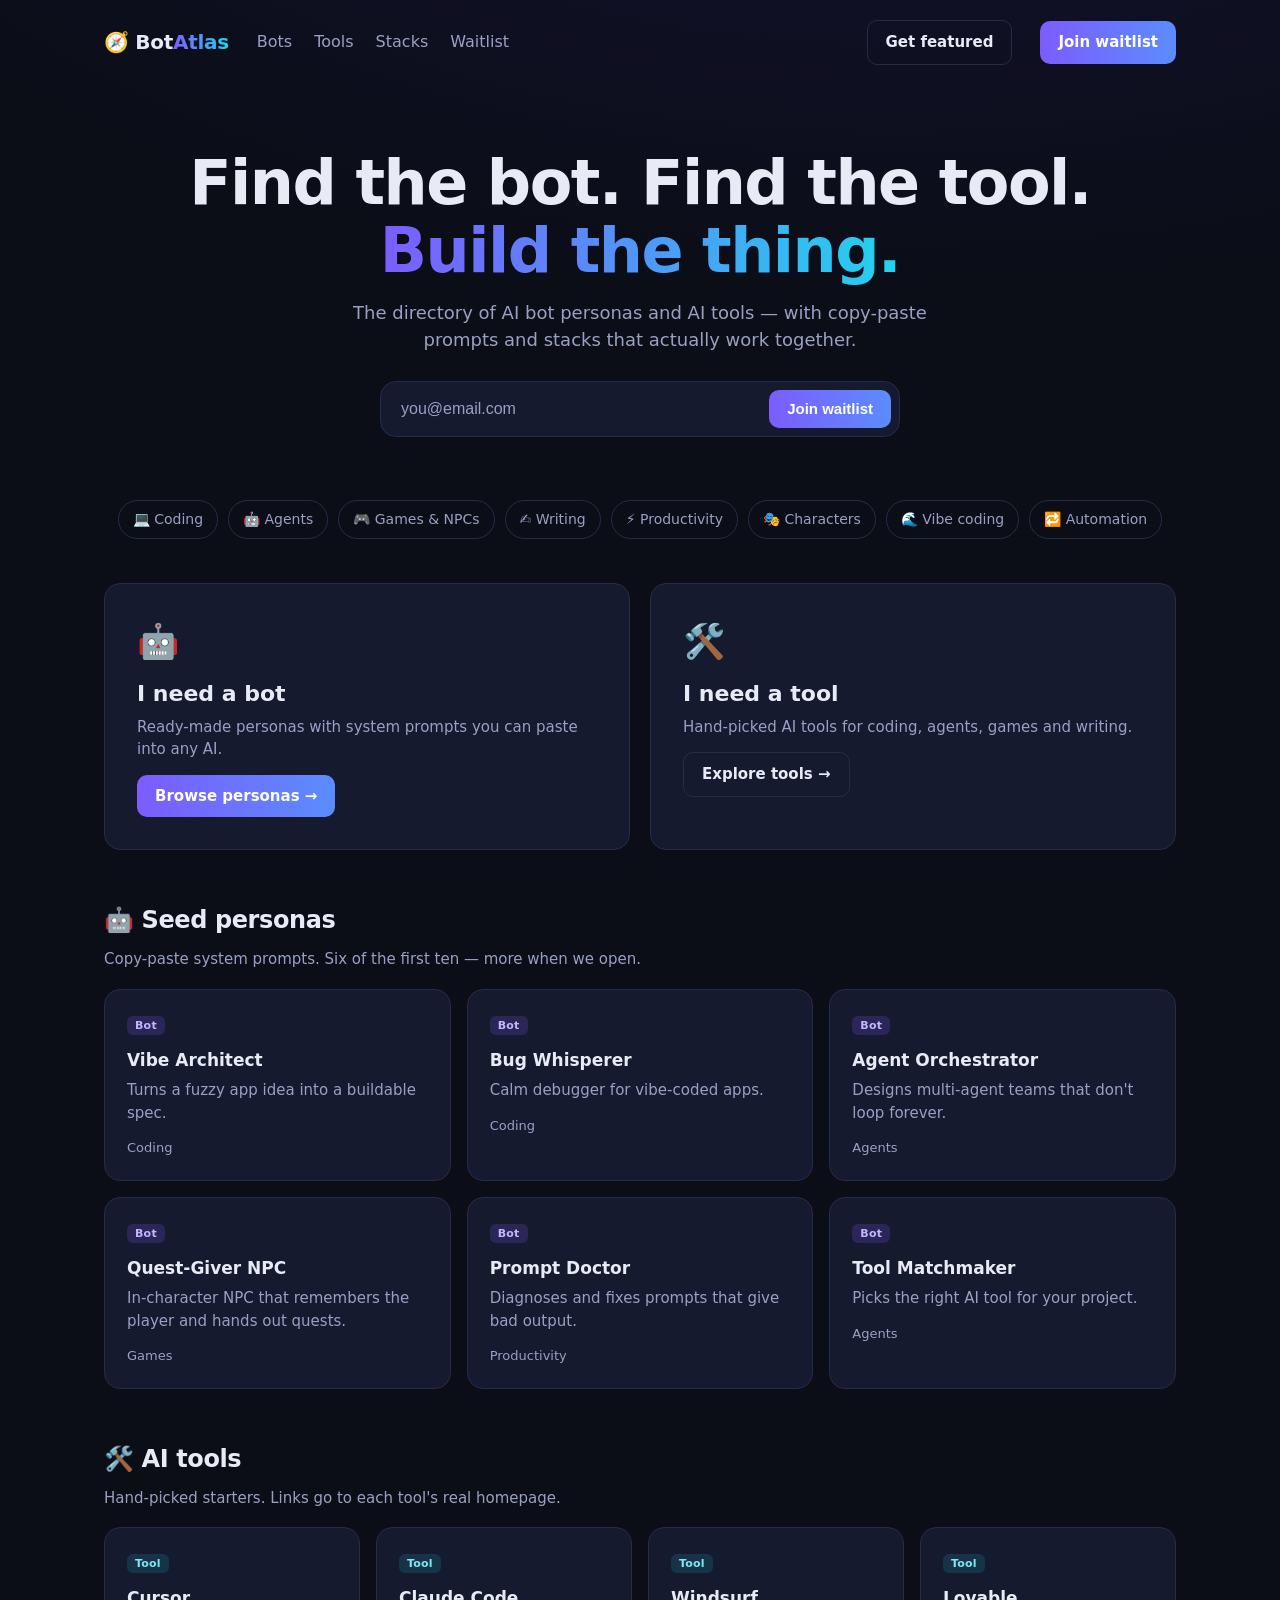
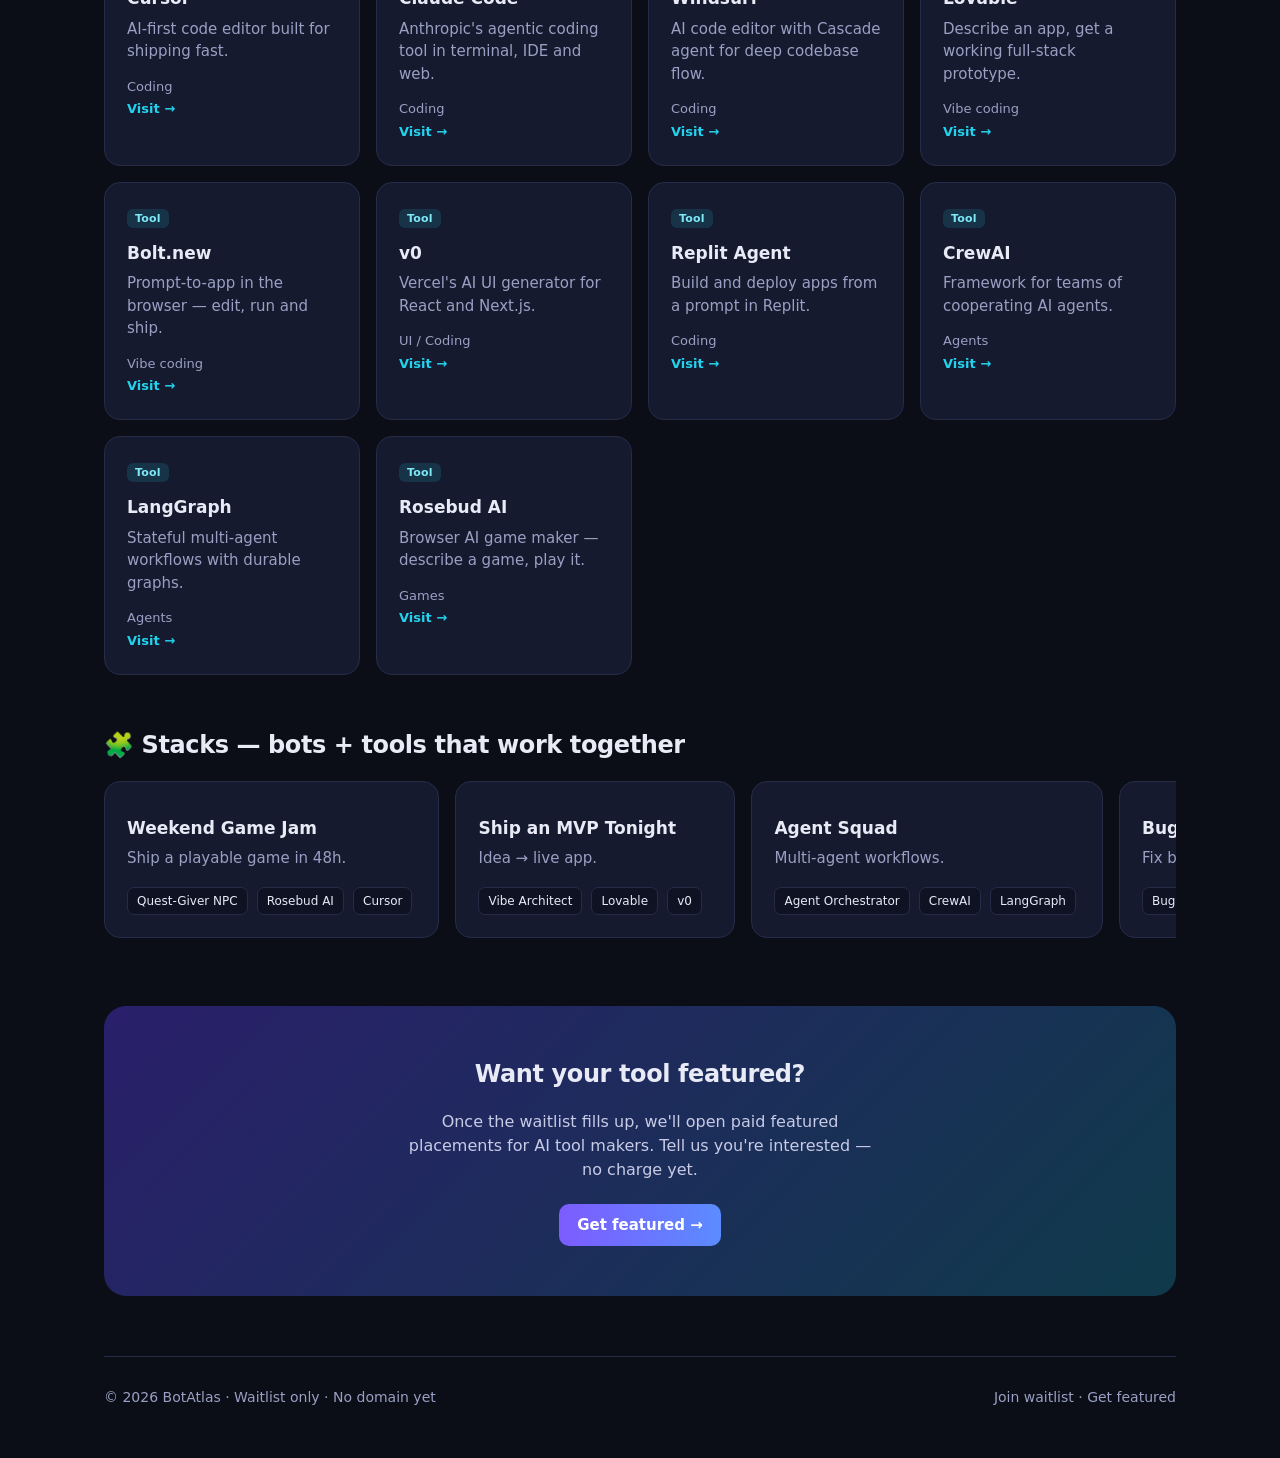
==== index.html @ 5ba659b2 "BotAtlas landing v1" ====
<!doctype html>
<html lang="en-CA">
<head>
<meta charset="utf-8">
<meta name="viewport" content="width=device-width,initial-scale=1">
<title>BotAtlas — Find the bot. Find the tool. Build the thing.</title>
<meta name="description" content="The directory of AI bot personas and AI tools — with copy-paste prompts and stacks that actually work together. Join the waitlist.">
<style>
:root{--bg:#0b0d17;--card:#151a2e;--line:#262c48;--txt:#e8eaf6;--mut:#9aa0c3;--a:#7c5cff;--b:#22d3ee}
*{box-sizing:border-box}
body{margin:0;font-family:Inter,system-ui,-apple-system,sans-serif;background:radial-gradient(1200px 600px at 70% -10%,#2a1f6b55,transparent),var(--bg);color:var(--txt);line-height:1.5}
a{color:inherit;text-decoration:none}
.w{max-width:1120px;margin:auto;padding:0 24px}
nav{display:flex;align-items:center;gap:28px;padding:20px 0;flex-wrap:wrap}
.logo{font-weight:800;font-size:20px;letter-spacing:-0.3px}
.logo span{background:linear-gradient(90deg,var(--a),var(--b));-webkit-background-clip:text;background-clip:text;color:transparent}
nav .l{display:flex;gap:22px;color:var(--mut);flex:1}
nav .l a:hover{color:var(--txt)}
.btn{display:inline-block;padding:10px 18px;border-radius:10px;background:linear-gradient(90deg,var(--a),#5b8cff);font-weight:600;border:0;color:#fff;cursor:pointer;font-size:15px}
.btn:hover{filter:brightness(1.08)}
.btn:disabled{opacity:.6;cursor:not-allowed}
.ghost{background:transparent;border:1px solid var(--line);color:var(--txt)}
.ghost:hover{border-color:var(--a)}
.hero{text-align:center;padding:64px 0 36px}
h1{font-size:clamp(34px,6vw,62px);margin:0 0 14px;letter-spacing:-1.5px;line-height:1.1}
h1 em{font-style:normal;background:linear-gradient(90deg,var(--a),var(--b));-webkit-background-clip:text;background-clip:text;color:transparent}
.sub{color:var(--mut);font-size:18px;max-width:620px;margin:0 auto 28px}
.waitlist{max-width:520px;margin:0 auto;display:flex;gap:10px;background:var(--card);border:1px solid var(--line);border-radius:16px;padding:8px}
.waitlist input{flex:1;background:none;border:0;color:var(--txt);font-size:16px;outline:none;padding:10px 12px;min-width:0}
.waitlist input::placeholder{color:var(--mut)}
.wait-msg{margin:14px auto 0;max-width:520px;font-size:15px;color:var(--b);min-height:1.4em}
.wait-msg.err{color:#ff8a8a}
.chips{display:flex;flex-wrap:wrap;gap:10px;justify-content:center;margin:28px 0 8px}
.chip{padding:8px 14px;border:1px solid var(--line);border-radius:999px;color:var(--mut);font-size:14px}
.chip:hover{border-color:var(--a);color:#fff}
h2{font-size:24px;margin:52px 0 18px;letter-spacing:-0.4px}
.sec-sub{color:var(--mut);margin:-8px 0 18px;font-size:15px}
.g2{display:grid;grid-template-columns:1fr 1fr;gap:20px}
.g3{display:grid;grid-template-columns:repeat(3,1fr);gap:16px}
.g4{display:grid;grid-template-columns:repeat(4,1fr);gap:16px}
.card{background:var(--card);border:1px solid var(--line);border-radius:16px;padding:22px;transition:border-color .15s}
.card:hover{border-color:#3a4270}
.entry{padding:32px}
.entry .ic{font-size:34px}
.entry h3{font-size:22px;margin:10px 0 6px}
.entry p,.card p{color:var(--mut);margin:0 0 14px;font-size:15px}
.badge{font-size:11px;padding:3px 8px;border-radius:6px;background:#7c5cff33;color:#c4b5ff;font-weight:600;letter-spacing:.02em}
.badge.t{background:#22d3ee22;color:#7ee8f7}
.card h4{margin:12px 0 6px;font-size:17px}
.meta{font-size:13px;color:var(--mut)}
.tool-link{display:block;height:100%}
.tool-link .go{font-size:13px;color:var(--b);font-weight:600}
.stacks{display:flex;gap:16px;overflow-x:auto;padding-bottom:8px;scrollbar-width:thin}
.stack{min-width:280px;flex-shrink:0}
.pill{display:inline-block;font-size:12px;margin:3px 4px 0 0;padding:4px 9px;border-radius:7px;background:#0e1222;border:1px solid var(--line)}
.cta{margin:60px 0;text-align:center;padding:50px 28px;background:linear-gradient(135deg,#2a1f6b,#0f3a4a);border-radius:22px}
.cta h2{margin-top:0}
.cta p{color:#c8cbe6;max-width:480px;margin:0 auto 22px}
footer{color:var(--mut);padding:30px 0 50px;display:flex;justify-content:space-between;gap:16px;flex-wrap:wrap;border-top:1px solid var(--line);font-size:14px}
@media(max-width:900px){.g3,.g4{grid-template-columns:1fr 1fr}}
@media(max-width:640px){.g2,.g3,.g4{grid-template-columns:1fr}nav .l{display:none}.waitlist{flex-direction:column}.waitlist .btn{width:100%}.hero{padding:40px 0 24px}}
</style>
</head>
<body>
<div class="w">
<nav>
  <div class="logo">🧭 Bot<span>Atlas</span></div>
  <div class="l">
    <a href="#personas">Bots</a>
    <a href="#tools">Tools</a>
    <a href="#stacks">Stacks</a>
    <a href="#waitlist">Waitlist</a>
  </div>
  <a class="btn ghost" href="#featured">Get featured</a>
  <a class="btn" href="#waitlist">Join waitlist</a>
</nav>

<section class="hero">
  <h1>Find the bot. Find the tool.<br><em>Build the thing.</em></h1>
  <p class="sub">The directory of AI bot personas and AI tools — with copy-paste prompts and stacks that actually work together.</p>
  <form class="waitlist" id="waitlist" action="#" method="post" novalidate>
    <input type="email" name="email" id="waitlist-email" placeholder="you@email.com" required autocomplete="email" aria-label="Email for waitlist">
    <button type="submit" class="btn" id="waitlist-btn">Join waitlist</button>
  </form>
  <p class="wait-msg" id="waitlist-msg" role="status" aria-live="polite"></p>
  <div class="chips">
    <span class="chip">💻 Coding</span>
    <span class="chip">🤖 Agents</span>
    <span class="chip">🎮 Games &amp; NPCs</span>
    <span class="chip">✍️ Writing</span>
    <span class="chip">⚡ Productivity</span>
    <span class="chip">🎭 Characters</span>
    <span class="chip">🌊 Vibe coding</span>
    <span class="chip">🔁 Automation</span>
  </div>
</section>

<div class="g2">
  <a class="card entry" href="#personas">
    <div class="ic">🤖</div>
    <h3>I need a bot</h3>
    <p>Ready-made personas with system prompts you can paste into any AI.</p>
    <span class="btn">Browse personas →</span>
  </a>
  <a class="card entry" href="#tools">
    <div class="ic">🛠️</div>
    <h3>I need a tool</h3>
    <p>Hand-picked AI tools for coding, agents, games and writing.</p>
    <span class="btn ghost">Explore tools →</span>
  </a>
</div>

<section id="personas">
  <h2>🤖 Seed personas</h2>
  <p class="sec-sub">Copy-paste system prompts. Six of the first ten — more when we open.</p>
  <div class="g3">
    <div class="card">
      <span class="badge">Bot</span>
      <h4>Vibe Architect</h4>
      <p>Turns a fuzzy app idea into a buildable spec.</p>
      <div class="meta">Coding</div>
    </div>
    <div class="card">
      <span class="badge">Bot</span>
      <h4>Bug Whisperer</h4>
      <p>Calm debugger for vibe-coded apps.</p>
      <div class="meta">Coding</div>
    </div>
    <div class="card">
      <span class="badge">Bot</span>
      <h4>Agent Orchestrator</h4>
      <p>Designs multi-agent teams that don't loop forever.</p>
      <div class="meta">Agents</div>
    </div>
    <div class="card">
      <span class="badge">Bot</span>
      <h4>Quest-Giver NPC</h4>
      <p>In-character NPC that remembers the player and hands out quests.</p>
      <div class="meta">Games</div>
    </div>
    <div class="card">
      <span class="badge">Bot</span>
      <h4>Prompt Doctor</h4>
      <p>Diagnoses and fixes prompts that give bad output.</p>
      <div class="meta">Productivity</div>
    </div>
    <div class="card">
      <span class="badge">Bot</span>
      <h4>Tool Matchmaker</h4>
      <p>Picks the right AI tool for your project.</p>
      <div class="meta">Agents</div>
    </div>
  </div>
</section>

<section id="tools">
  <h2>🛠️ AI tools</h2>
  <p class="sec-sub">Hand-picked starters. Links go to each tool's real homepage.</p>
  <div class="g4">
    <a class="card tool-link" href="https://cursor.com" target="_blank" rel="noopener noreferrer">
      <span class="badge t">Tool</span>
      <h4>Cursor</h4>
      <p>AI-first code editor built for shipping fast.</p>
      <div class="meta">Coding</div>
      <span class="go">Visit →</span>
    </a>
    <a class="card tool-link" href="https://claude.com/product/claude-code" target="_blank" rel="noopener noreferrer">
      <span class="badge t">Tool</span>
      <h4>Claude Code</h4>
      <p>Anthropic's agentic coding tool in terminal, IDE and web.</p>
      <div class="meta">Coding</div>
      <span class="go">Visit →</span>
    </a>
    <a class="card tool-link" href="https://windsurf.com" target="_blank" rel="noopener noreferrer">
      <span class="badge t">Tool</span>
      <h4>Windsurf</h4>
      <p>AI code editor with Cascade agent for deep codebase flow.</p>
      <div class="meta">Coding</div>
      <span class="go">Visit →</span>
    </a>
    <a class="card tool-link" href="https://lovable.dev" target="_blank" rel="noopener noreferrer">
      <span class="badge t">Tool</span>
      <h4>Lovable</h4>
      <p>Describe an app, get a working full-stack prototype.</p>
      <div class="meta">Vibe coding</div>
      <span class="go">Visit →</span>
    </a>
    <a class="card tool-link" href="https://bolt.new" target="_blank" rel="noopener noreferrer">
      <span class="badge t">Tool</span>
      <h4>Bolt.new</h4>
      <p>Prompt-to-app in the browser — edit, run and ship.</p>
      <div class="meta">Vibe coding</div>
      <span class="go">Visit →</span>
    </a>
    <a class="card tool-link" href="https://v0.dev" target="_blank" rel="noopener noreferrer">
      <span class="badge t">Tool</span>
      <h4>v0</h4>
      <p>Vercel's AI UI generator for React and Next.js.</p>
      <div class="meta">UI / Coding</div>
      <span class="go">Visit →</span>
    </a>
    <a class="card tool-link" href="https://replit.com" target="_blank" rel="noopener noreferrer">
      <span class="badge t">Tool</span>
      <h4>Replit Agent</h4>
      <p>Build and deploy apps from a prompt in Replit.</p>
      <div class="meta">Coding</div>
      <span class="go">Visit →</span>
    </a>
    <a class="card tool-link" href="https://www.crewai.com" target="_blank" rel="noopener noreferrer">
      <span class="badge t">Tool</span>
      <h4>CrewAI</h4>
      <p>Framework for teams of cooperating AI agents.</p>
      <div class="meta">Agents</div>
      <span class="go">Visit →</span>
    </a>
    <a class="card tool-link" href="https://www.langchain.com/langgraph" target="_blank" rel="noopener noreferrer">
      <span class="badge t">Tool</span>
      <h4>LangGraph</h4>
      <p>Stateful multi-agent workflows with durable graphs.</p>
      <div class="meta">Agents</div>
      <span class="go">Visit →</span>
    </a>
    <a class="card tool-link" href="https://rosebud.ai" target="_blank" rel="noopener noreferrer">
      <span class="badge t">Tool</span>
      <h4>Rosebud AI</h4>
      <p>Browser AI game maker — describe a game, play it.</p>
      <div class="meta">Games</div>
      <span class="go">Visit →</span>
    </a>
  </div>
</section>

<section id="stacks">
  <h2>🧩 Stacks — bots + tools that work together</h2>
  <div class="stacks">
    <div class="card stack">
      <h4>Weekend Game Jam</h4>
      <p>Ship a playable game in 48h.</p>
      <span class="pill">Quest-Giver NPC</span>
      <span class="pill">Rosebud AI</span>
      <span class="pill">Cursor</span>
    </div>
    <div class="card stack">
      <h4>Ship an MVP Tonight</h4>
      <p>Idea → live app.</p>
      <span class="pill">Vibe Architect</span>
      <span class="pill">Lovable</span>
      <span class="pill">v0</span>
    </div>
    <div class="card stack">
      <h4>Agent Squad</h4>
      <p>Multi-agent workflows.</p>
      <span class="pill">Agent Orchestrator</span>
      <span class="pill">CrewAI</span>
      <span class="pill">LangGraph</span>
    </div>
    <div class="card stack">
      <h4>Bug Hunt</h4>
      <p>Fix broken vibe-coded apps.</p>
      <span class="pill">Bug Whisperer</span>
      <span class="pill">Claude Code</span>
    </div>
  </div>
</section>

<section class="cta" id="featured">
  <h2>Want your tool featured?</h2>
  <p>Once the waitlist fills up, we'll open paid featured placements for AI tool makers. Tell us you're interested — no charge yet.</p>
  <a class="btn" href="mailto:tychalloner@gmail.com?subject=BotAtlas%20featured%20listing">Get featured →</a>
</section>

<footer>
  <span>© 2026 BotAtlas · Waitlist only · No domain yet</span>
  <span><a href="#waitlist">Join waitlist</a> · <a href="#featured">Get featured</a></span>
</footer>
</div>

<script>
(function () {
  var WAITLIST_ENDPOINT = 'https://formsubmit.co/ajax/tychalloner@gmail.com';
  var form = document.getElementById('waitlist');
  var emailEl = document.getElementById('waitlist-email');
  var btn = document.getElementById('waitlist-btn');
  var msg = document.getElementById('waitlist-msg');

  form.addEventListener('submit', function (e) {
    e.preventDefault();
    msg.classList.remove('err');
    msg.textContent = '';

    var email = (emailEl.value || '').trim();
    if (!email || !/^[^\s@]+@[^\s@]+\.[^\s@]+$/.test(email)) {
      msg.classList.add('err');
      msg.textContent = 'Enter a valid email to join.';
      return;
    }

    btn.disabled = true;
    btn.textContent = 'Joining…';

    fetch(WAITLIST_ENDPOINT, {
      method: 'POST',
      headers: {
        'Content-Type': 'application/json',
        'Accept': 'application/json'
      },
      body: JSON.stringify({
        email: email,
        _subject: 'BotAtlas waitlist',
        _captcha: 'false'
      })
    })
      .then(function (res) {
        if (!res.ok) throw new Error('bad status');
        return res.json().catch(function () { return {}; });
      })
      .then(function () {
        msg.classList.remove('err');
        msg.textContent = "You're on the list. We'll ping you when BotAtlas opens.";
        emailEl.value = '';
        form.reset();
      })
      .catch(function () {
        msg.classList.add('err');
        msg.textContent = "Couldn't join right now. Try again in a minute.";
      })
      .finally(function () {
        btn.disabled = false;
        btn.textContent = 'Join waitlist';
      });
  });
})();
</script>
</body>
</html>
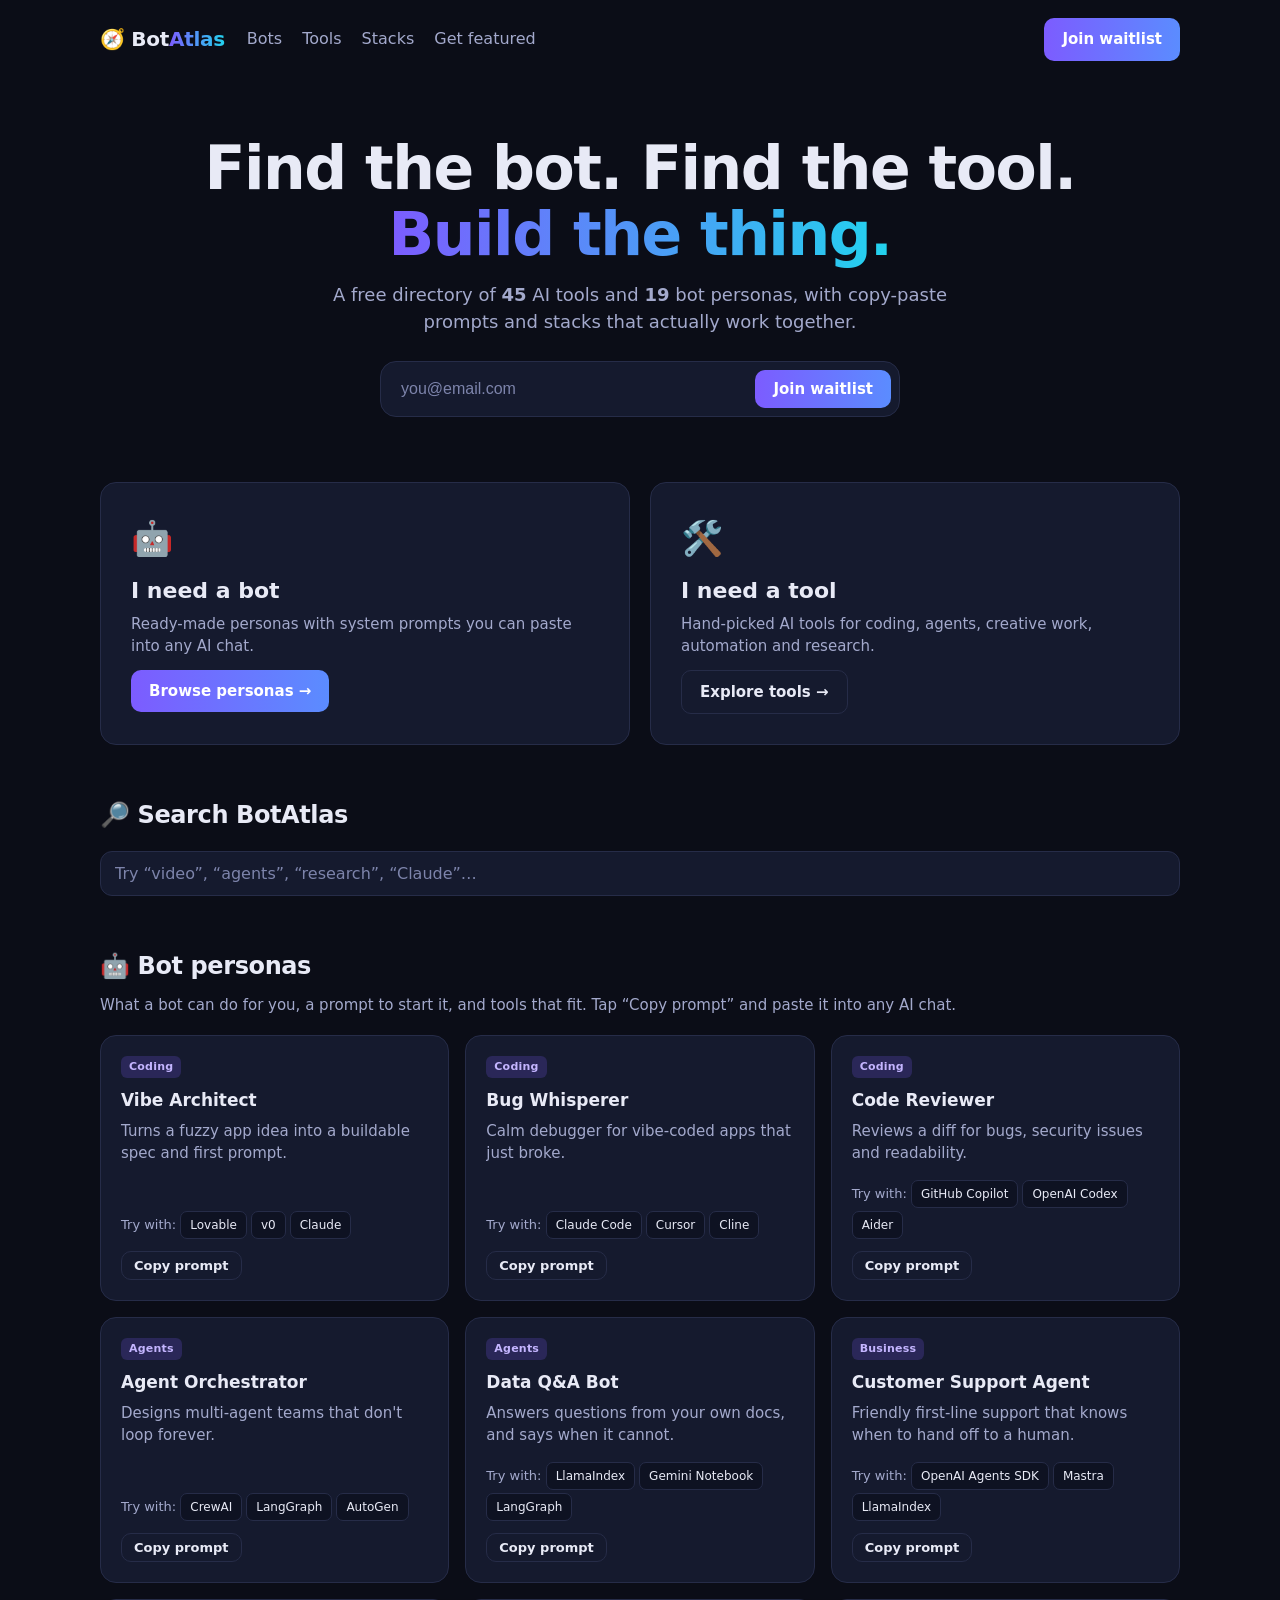
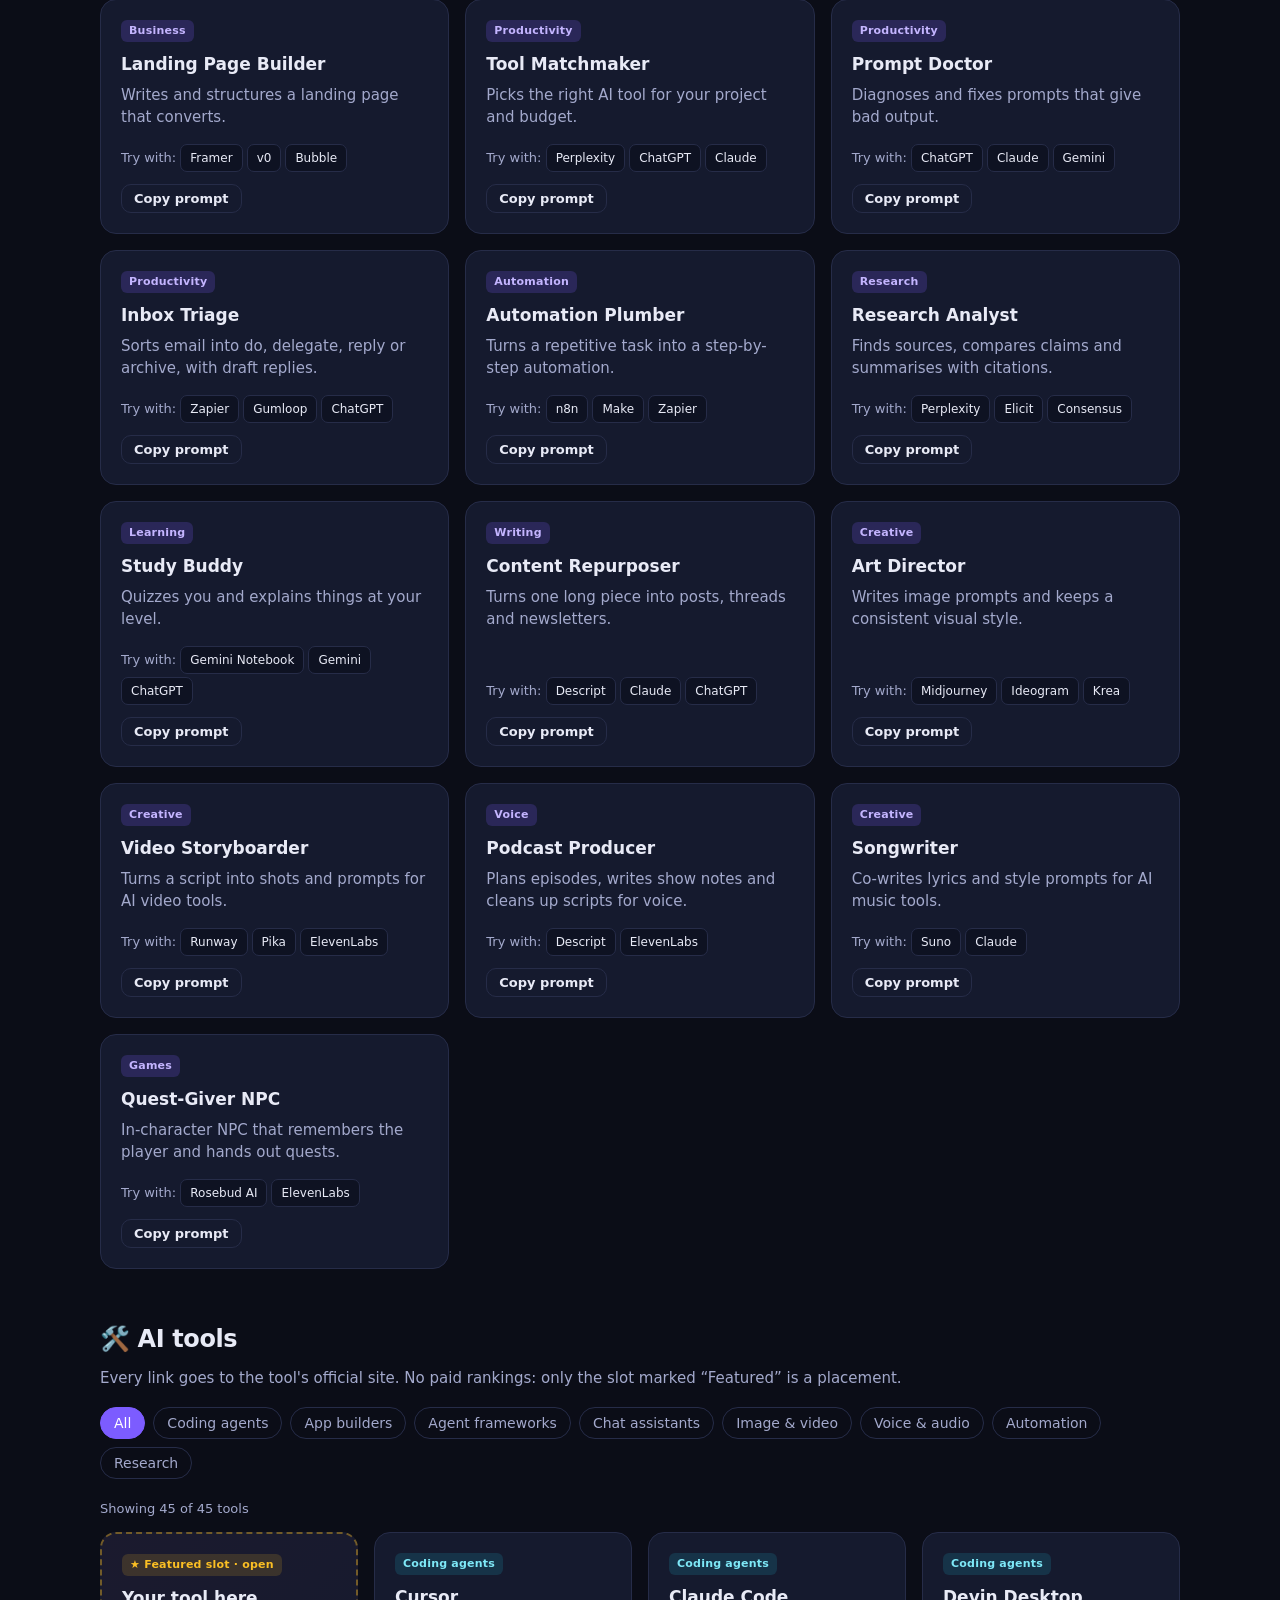
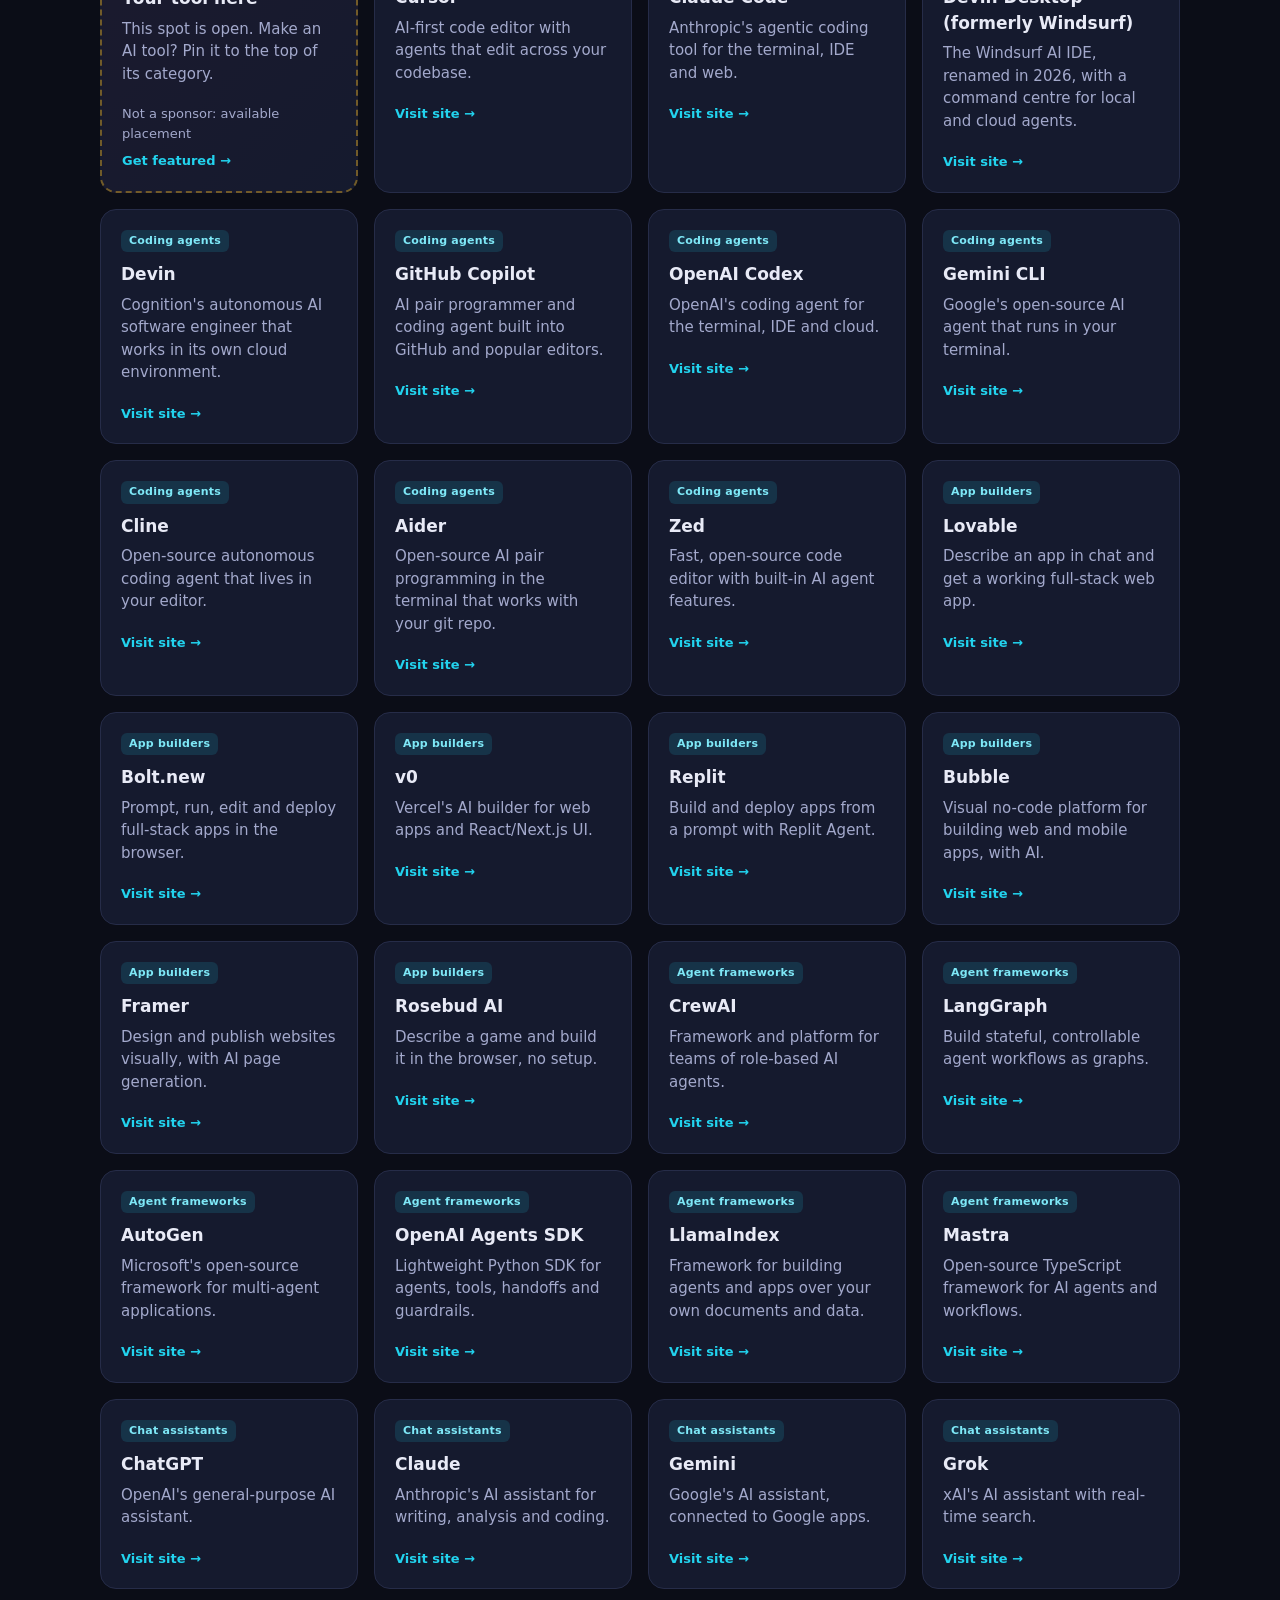
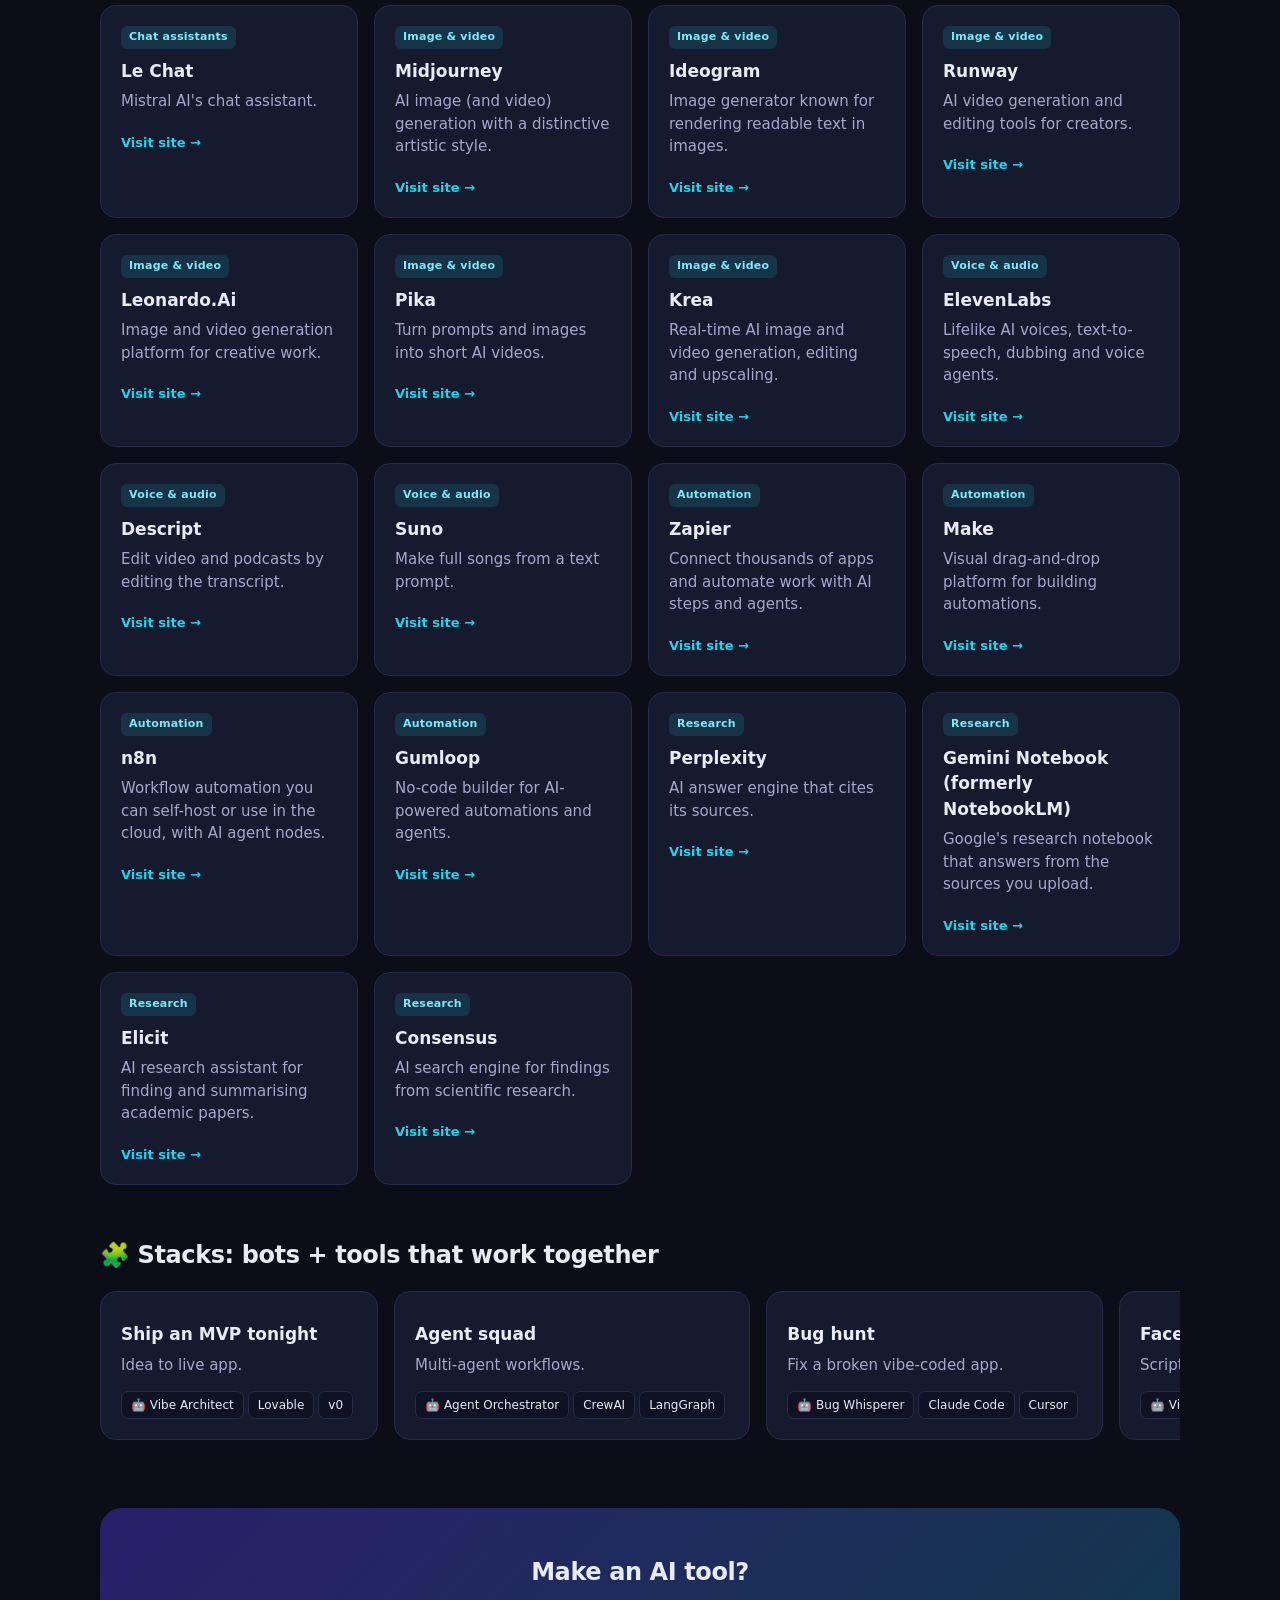
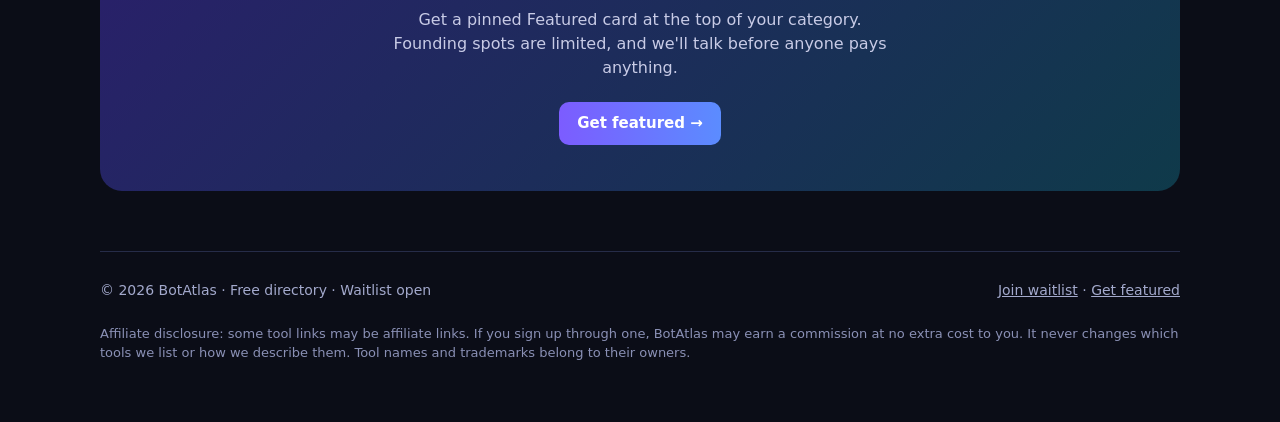
==== commit 3cc603f9: "BotAtlas v2: 45 tools, 19 personas, search/filter, featured page, affiliate-ready links, SEO" ====
--- a/index.html
+++ b/index.html
@@ -4,330 +4,330 @@
 <meta charset="utf-8">
 <meta name="viewport" content="width=device-width,initial-scale=1">
 <title>BotAtlas — Find the bot. Find the tool. Build the thing.</title>
-<meta name="description" content="The directory of AI bot personas and AI tools — with copy-paste prompts and stacks that actually work together. Join the waitlist.">
-<style>
-:root{--bg:#0b0d17;--card:#151a2e;--line:#262c48;--txt:#e8eaf6;--mut:#9aa0c3;--a:#7c5cff;--b:#22d3ee}
-*{box-sizing:border-box}
-body{margin:0;font-family:Inter,system-ui,-apple-system,sans-serif;background:radial-gradient(1200px 600px at 70% -10%,#2a1f6b55,transparent),var(--bg);color:var(--txt);line-height:1.5}
-a{color:inherit;text-decoration:none}
-.w{max-width:1120px;margin:auto;padding:0 24px}
-nav{display:flex;align-items:center;gap:28px;padding:20px 0;flex-wrap:wrap}
-.logo{font-weight:800;font-size:20px;letter-spacing:-0.3px}
-.logo span{background:linear-gradient(90deg,var(--a),var(--b));-webkit-background-clip:text;background-clip:text;color:transparent}
-nav .l{display:flex;gap:22px;color:var(--mut);flex:1}
-nav .l a:hover{color:var(--txt)}
-.btn{display:inline-block;padding:10px 18px;border-radius:10px;background:linear-gradient(90deg,var(--a),#5b8cff);font-weight:600;border:0;color:#fff;cursor:pointer;font-size:15px}
-.btn:hover{filter:brightness(1.08)}
-.btn:disabled{opacity:.6;cursor:not-allowed}
-.ghost{background:transparent;border:1px solid var(--line);color:var(--txt)}
-.ghost:hover{border-color:var(--a)}
-.hero{text-align:center;padding:64px 0 36px}
-h1{font-size:clamp(34px,6vw,62px);margin:0 0 14px;letter-spacing:-1.5px;line-height:1.1}
-h1 em{font-style:normal;background:linear-gradient(90deg,var(--a),var(--b));-webkit-background-clip:text;background-clip:text;color:transparent}
-.sub{color:var(--mut);font-size:18px;max-width:620px;margin:0 auto 28px}
-.waitlist{max-width:520px;margin:0 auto;display:flex;gap:10px;background:var(--card);border:1px solid var(--line);border-radius:16px;padding:8px}
-.waitlist input{flex:1;background:none;border:0;color:var(--txt);font-size:16px;outline:none;padding:10px 12px;min-width:0}
-.waitlist input::placeholder{color:var(--mut)}
-.wait-msg{margin:14px auto 0;max-width:520px;font-size:15px;color:var(--b);min-height:1.4em}
-.wait-msg.err{color:#ff8a8a}
-.chips{display:flex;flex-wrap:wrap;gap:10px;justify-content:center;margin:28px 0 8px}
-.chip{padding:8px 14px;border:1px solid var(--line);border-radius:999px;color:var(--mut);font-size:14px}
-.chip:hover{border-color:var(--a);color:#fff}
-h2{font-size:24px;margin:52px 0 18px;letter-spacing:-0.4px}
-.sec-sub{color:var(--mut);margin:-8px 0 18px;font-size:15px}
-.g2{display:grid;grid-template-columns:1fr 1fr;gap:20px}
-.g3{display:grid;grid-template-columns:repeat(3,1fr);gap:16px}
-.g4{display:grid;grid-template-columns:repeat(4,1fr);gap:16px}
-.card{background:var(--card);border:1px solid var(--line);border-radius:16px;padding:22px;transition:border-color .15s}
-.card:hover{border-color:#3a4270}
-.entry{padding:32px}
-.entry .ic{font-size:34px}
-.entry h3{font-size:22px;margin:10px 0 6px}
-.entry p,.card p{color:var(--mut);margin:0 0 14px;font-size:15px}
-.badge{font-size:11px;padding:3px 8px;border-radius:6px;background:#7c5cff33;color:#c4b5ff;font-weight:600;letter-spacing:.02em}
-.badge.t{background:#22d3ee22;color:#7ee8f7}
-.card h4{margin:12px 0 6px;font-size:17px}
-.meta{font-size:13px;color:var(--mut)}
-.tool-link{display:block;height:100%}
-.tool-link .go{font-size:13px;color:var(--b);font-weight:600}
-.stacks{display:flex;gap:16px;overflow-x:auto;padding-bottom:8px;scrollbar-width:thin}
-.stack{min-width:280px;flex-shrink:0}
-.pill{display:inline-block;font-size:12px;margin:3px 4px 0 0;padding:4px 9px;border-radius:7px;background:#0e1222;border:1px solid var(--line)}
-.cta{margin:60px 0;text-align:center;padding:50px 28px;background:linear-gradient(135deg,#2a1f6b,#0f3a4a);border-radius:22px}
-.cta h2{margin-top:0}
-.cta p{color:#c8cbe6;max-width:480px;margin:0 auto 22px}
-footer{color:var(--mut);padding:30px 0 50px;display:flex;justify-content:space-between;gap:16px;flex-wrap:wrap;border-top:1px solid var(--line);font-size:14px}
-@media(max-width:900px){.g3,.g4{grid-template-columns:1fr 1fr}}
-@media(max-width:640px){.g2,.g3,.g4{grid-template-columns:1fr}nav .l{display:none}.waitlist{flex-direction:column}.waitlist .btn{width:100%}.hero{padding:40px 0 24px}}
-</style>
+<meta name="description" content="A free directory of 45 AI tools and 19 ready-to-use bot personas with copy-paste prompts: coding agents, app builders, agent frameworks, image, video, voice, automation and research.">
+<link rel="canonical" href="https://tchal453.github.io/botatlas/">
+<meta name="theme-color" content="#0b0d17">
+<meta property="og:type" content="website">
+<meta property="og:site_name" content="BotAtlas">
+<meta property="og:title" content="BotAtlas — Find the bot. Find the tool. Build the thing.">
+<meta property="og:description" content="A free directory of AI tools and bot personas with copy-paste prompts and stacks that work together.">
+<meta property="og:url" content="https://tchal453.github.io/botatlas/">
+<meta name="twitter:card" content="summary">
+<meta name="twitter:title" content="BotAtlas — Find the bot. Find the tool. Build the thing.">
+<meta name="twitter:description" content="A free directory of AI tools and bot personas with copy-paste prompts.">
+<link rel="icon" href="data:image/svg+xml,<svg xmlns=%22http://www.w3.org/2000/svg%22 viewBox=%220 0 100 100%22><text y=%22.9em%22 font-size=%2290%22>🧭</text></svg>">
+<link rel="stylesheet" href="styles.css">
 </head>
 <body>
+<a class="skip" href="#main">Skip to content</a>
 <div class="w">
-<nav>
-  <div class="logo">🧭 Bot<span>Atlas</span></div>
+<nav aria-label="Main">
+  <a class="logo" href="./">🧭 Bot<span>Atlas</span></a>
   <div class="l">
     <a href="#personas">Bots</a>
     <a href="#tools">Tools</a>
     <a href="#stacks">Stacks</a>
-    <a href="#waitlist">Waitlist</a>
+    <a href="featured.html">Get featured</a>
   </div>
-  <a class="btn ghost" href="#featured">Get featured</a>
-  <a class="btn" href="#waitlist">Join waitlist</a>
+  <a class="btn" href="#waitlist-email">Join waitlist</a>
 </nav>
 
+<main id="main">
 <section class="hero">
   <h1>Find the bot. Find the tool.<br><em>Build the thing.</em></h1>
-  <p class="sub">The directory of AI bot personas and AI tools — with copy-paste prompts and stacks that actually work together.</p>
-  <form class="waitlist" id="waitlist" action="#" method="post" novalidate>
-    <input type="email" name="email" id="waitlist-email" placeholder="you@email.com" required autocomplete="email" aria-label="Email for waitlist">
+  <p class="sub">A free directory of <strong id="tool-total">45</strong> AI tools and <strong id="persona-total">19</strong> bot personas, with copy-paste prompts and stacks that actually work together.</p>
+  <form class="waitlist" id="waitlist" novalidate>
+    <label for="waitlist-email" class="sr">Email for waitlist</label>
+    <input type="email" name="email" id="waitlist-email" placeholder="you@email.com" required autocomplete="email">
     <button type="submit" class="btn" id="waitlist-btn">Join waitlist</button>
   </form>
-  <p class="wait-msg" id="waitlist-msg" role="status" aria-live="polite"></p>
-  <div class="chips">
-    <span class="chip">💻 Coding</span>
-    <span class="chip">🤖 Agents</span>
-    <span class="chip">🎮 Games &amp; NPCs</span>
-    <span class="chip">✍️ Writing</span>
-    <span class="chip">⚡ Productivity</span>
-    <span class="chip">🎭 Characters</span>
-    <span class="chip">🌊 Vibe coding</span>
-    <span class="chip">🔁 Automation</span>
-  </div>
+  <p class="msg" id="waitlist-msg" role="status" aria-live="polite"></p>
 </section>
 
 <div class="g2">
   <a class="card entry" href="#personas">
-    <div class="ic">🤖</div>
+    <div class="ic" aria-hidden="true">🤖</div>
     <h3>I need a bot</h3>
-    <p>Ready-made personas with system prompts you can paste into any AI.</p>
-    <span class="btn">Browse personas →</span>
+    <p>Ready-made personas with system prompts you can paste into any AI chat.</p>
+    <span class="btn" style="align-self:flex-start">Browse personas →</span>
   </a>
   <a class="card entry" href="#tools">
-    <div class="ic">🛠️</div>
+    <div class="ic" aria-hidden="true">🛠️</div>
     <h3>I need a tool</h3>
-    <p>Hand-picked AI tools for coding, agents, games and writing.</p>
-    <span class="btn ghost">Explore tools →</span>
+    <p>Hand-picked AI tools for coding, agents, creative work, automation and research.</p>
+    <span class="btn ghost" style="align-self:flex-start">Explore tools →</span>
   </a>
 </div>
 
+<section id="find" aria-label="Search the directory">
+  <h2>🔎 Search BotAtlas</h2>
+  <div class="controls">
+    <label for="q" class="sr">Search tools and personas</label>
+    <input id="q" class="search" type="search" placeholder="Try “video”, “agents”, “research”, “Claude”…" autocomplete="off">
+  </div>
+</section>
+
 <section id="personas">
-  <h2>🤖 Seed personas</h2>
-  <p class="sec-sub">Copy-paste system prompts. Six of the first ten — more when we open.</p>
-  <div class="g3">
-    <div class="card">
-      <span class="badge">Bot</span>
-      <h4>Vibe Architect</h4>
-      <p>Turns a fuzzy app idea into a buildable spec.</p>
-      <div class="meta">Coding</div>
-    </div>
-    <div class="card">
-      <span class="badge">Bot</span>
-      <h4>Bug Whisperer</h4>
-      <p>Calm debugger for vibe-coded apps.</p>
-      <div class="meta">Coding</div>
-    </div>
-    <div class="card">
-      <span class="badge">Bot</span>
-      <h4>Agent Orchestrator</h4>
-      <p>Designs multi-agent teams that don't loop forever.</p>
-      <div class="meta">Agents</div>
-    </div>
-    <div class="card">
-      <span class="badge">Bot</span>
-      <h4>Quest-Giver NPC</h4>
-      <p>In-character NPC that remembers the player and hands out quests.</p>
-      <div class="meta">Games</div>
-    </div>
-    <div class="card">
-      <span class="badge">Bot</span>
-      <h4>Prompt Doctor</h4>
-      <p>Diagnoses and fixes prompts that give bad output.</p>
-      <div class="meta">Productivity</div>
-    </div>
-    <div class="card">
-      <span class="badge">Bot</span>
-      <h4>Tool Matchmaker</h4>
-      <p>Picks the right AI tool for your project.</p>
-      <div class="meta">Agents</div>
-    </div>
-  </div>
+  <h2>🤖 Bot personas</h2>
+  <p class="sec-sub">What a bot can do for you, a prompt to start it, and tools that fit. Tap “Copy prompt” and paste it into any AI chat.</p>
+  <p class="count" id="persona-count" aria-live="polite"></p>
+  <div class="g3" id="persona-grid"></div>
 </section>
 
 <section id="tools">
   <h2>🛠️ AI tools</h2>
-  <p class="sec-sub">Hand-picked starters. Links go to each tool's real homepage.</p>
-  <div class="g4">
-    <a class="card tool-link" href="https://cursor.com" target="_blank" rel="noopener noreferrer">
-      <span class="badge t">Tool</span>
-      <h4>Cursor</h4>
-      <p>AI-first code editor built for shipping fast.</p>
-      <div class="meta">Coding</div>
-      <span class="go">Visit →</span>
-    </a>
-    <a class="card tool-link" href="https://claude.com/product/claude-code" target="_blank" rel="noopener noreferrer">
-      <span class="badge t">Tool</span>
-      <h4>Claude Code</h4>
-      <p>Anthropic's agentic coding tool in terminal, IDE and web.</p>
-      <div class="meta">Coding</div>
-      <span class="go">Visit →</span>
-    </a>
-    <a class="card tool-link" href="https://windsurf.com" target="_blank" rel="noopener noreferrer">
-      <span class="badge t">Tool</span>
-      <h4>Windsurf</h4>
-      <p>AI code editor with Cascade agent for deep codebase flow.</p>
-      <div class="meta">Coding</div>
-      <span class="go">Visit →</span>
-    </a>
-    <a class="card tool-link" href="https://lovable.dev" target="_blank" rel="noopener noreferrer">
-      <span class="badge t">Tool</span>
-      <h4>Lovable</h4>
-      <p>Describe an app, get a working full-stack prototype.</p>
-      <div class="meta">Vibe coding</div>
-      <span class="go">Visit →</span>
-    </a>
-    <a class="card tool-link" href="https://bolt.new" target="_blank" rel="noopener noreferrer">
-      <span class="badge t">Tool</span>
-      <h4>Bolt.new</h4>
-      <p>Prompt-to-app in the browser — edit, run and ship.</p>
-      <div class="meta">Vibe coding</div>
-      <span class="go">Visit →</span>
-    </a>
-    <a class="card tool-link" href="https://v0.dev" target="_blank" rel="noopener noreferrer">
-      <span class="badge t">Tool</span>
-      <h4>v0</h4>
-      <p>Vercel's AI UI generator for React and Next.js.</p>
-      <div class="meta">UI / Coding</div>
-      <span class="go">Visit →</span>
-    </a>
-    <a class="card tool-link" href="https://replit.com" target="_blank" rel="noopener noreferrer">
-      <span class="badge t">Tool</span>
-      <h4>Replit Agent</h4>
-      <p>Build and deploy apps from a prompt in Replit.</p>
-      <div class="meta">Coding</div>
-      <span class="go">Visit →</span>
-    </a>
-    <a class="card tool-link" href="https://www.crewai.com" target="_blank" rel="noopener noreferrer">
-      <span class="badge t">Tool</span>
-      <h4>CrewAI</h4>
-      <p>Framework for teams of cooperating AI agents.</p>
-      <div class="meta">Agents</div>
-      <span class="go">Visit →</span>
-    </a>
-    <a class="card tool-link" href="https://www.langchain.com/langgraph" target="_blank" rel="noopener noreferrer">
-      <span class="badge t">Tool</span>
-      <h4>LangGraph</h4>
-      <p>Stateful multi-agent workflows with durable graphs.</p>
-      <div class="meta">Agents</div>
-      <span class="go">Visit →</span>
-    </a>
-    <a class="card tool-link" href="https://rosebud.ai" target="_blank" rel="noopener noreferrer">
-      <span class="badge t">Tool</span>
-      <h4>Rosebud AI</h4>
-      <p>Browser AI game maker — describe a game, play it.</p>
-      <div class="meta">Games</div>
-      <span class="go">Visit →</span>
-    </a>
+  <p class="sec-sub">Every link goes to the tool's official site. No paid rankings: only the slot marked “Featured” is a placement.</p>
+  <div class="controls">
+    <div class="chips" id="cat-chips" role="group" aria-label="Filter tools by category"></div>
   </div>
+  <p class="count" id="tool-count" aria-live="polite"></p>
+  <div class="g4" id="tool-grid"></div>
 </section>
 
 <section id="stacks">
-  <h2>🧩 Stacks — bots + tools that work together</h2>
-  <div class="stacks">
-    <div class="card stack">
-      <h4>Weekend Game Jam</h4>
-      <p>Ship a playable game in 48h.</p>
-      <span class="pill">Quest-Giver NPC</span>
-      <span class="pill">Rosebud AI</span>
-      <span class="pill">Cursor</span>
-    </div>
-    <div class="card stack">
-      <h4>Ship an MVP Tonight</h4>
-      <p>Idea → live app.</p>
-      <span class="pill">Vibe Architect</span>
-      <span class="pill">Lovable</span>
-      <span class="pill">v0</span>
-    </div>
-    <div class="card stack">
-      <h4>Agent Squad</h4>
-      <p>Multi-agent workflows.</p>
-      <span class="pill">Agent Orchestrator</span>
-      <span class="pill">CrewAI</span>
-      <span class="pill">LangGraph</span>
-    </div>
-    <div class="card stack">
-      <h4>Bug Hunt</h4>
-      <p>Fix broken vibe-coded apps.</p>
-      <span class="pill">Bug Whisperer</span>
-      <span class="pill">Claude Code</span>
-    </div>
+  <h2>🧩 Stacks: bots + tools that work together</h2>
+  <div class="stacks" id="stack-row"></div>
+</section>
+
+<section class="cta">
+  <h2>Make an AI tool?</h2>
+  <p>Get a pinned Featured card at the top of your category. Founding spots are limited, and we'll talk before anyone pays anything.</p>
+  <a class="btn" href="featured.html">Get featured →</a>
+</section>
+</main>
+
+<footer>
+  <div class="row">
+    <span>© 2026 BotAtlas · Free directory · Waitlist open</span>
+    <span><a href="#waitlist-email">Join waitlist</a> · <a href="featured.html">Get featured</a></span>
   </div>
-</section>
-
-<section class="cta" id="featured">
-  <h2>Want your tool featured?</h2>
-  <p>Once the waitlist fills up, we'll open paid featured placements for AI tool makers. Tell us you're interested — no charge yet.</p>
-  <a class="btn" href="mailto:tychalloner@gmail.com?subject=BotAtlas%20featured%20listing">Get featured →</a>
-</section>
-
-<footer>
-  <span>© 2026 BotAtlas · Waitlist only · No domain yet</span>
-  <span><a href="#waitlist">Join waitlist</a> · <a href="#featured">Get featured</a></span>
+  <p class="disc">Affiliate disclosure: some tool links may be affiliate links. If you sign up through one, BotAtlas may earn a commission at no extra cost to you. It never changes which tools we list or how we describe them. Tool names and trademarks belong to their owners.</p>
 </footer>
 </div>
 
 <script>
+/* ===== DATA =====
+   To add an affiliate link: paste it into that tool's `affiliate` field.
+   Cards use `affiliate` when it's set, otherwise `url` (the official homepage).
+   `program` is an internal note: "affiliate", "referral" or "" (none found). See affiliate-programs.md. */
+var TOOLS = [
+  {id:'cursor',name:'Cursor',cat:'Coding agents',url:'https://cursor.com/',affiliate:'',program:'',desc:'AI-first code editor with agents that edit across your codebase.'},
+  {id:'claude-code',name:'Claude Code',cat:'Coding agents',url:'https://claude.com/product/claude-code',affiliate:'',program:'',desc:"Anthropic's agentic coding tool for the terminal, IDE and web."},
+  {id:'devin-desktop',name:'Devin Desktop (formerly Windsurf)',cat:'Coding agents',url:'https://devin.ai/desktop',affiliate:'',program:'',desc:'The Windsurf AI IDE, renamed in 2026, with a command centre for local and cloud agents.'},
+  {id:'devin',name:'Devin',cat:'Coding agents',url:'https://devin.ai/',affiliate:'',program:'',desc:"Cognition's autonomous AI software engineer that works in its own cloud environment."},
+  {id:'copilot',name:'GitHub Copilot',cat:'Coding agents',url:'https://github.com/features/copilot',affiliate:'',program:'',desc:'AI pair programmer and coding agent built into GitHub and popular editors.'},
+  {id:'codex',name:'OpenAI Codex',cat:'Coding agents',url:'https://openai.com/codex/',affiliate:'',program:'',desc:"OpenAI's coding agent for the terminal, IDE and cloud."},
+  {id:'gemini-cli',name:'Gemini CLI',cat:'Coding agents',url:'https://github.com/google-gemini/gemini-cli',affiliate:'',program:'',desc:"Google's open-source AI agent that runs in your terminal."},
+  {id:'cline',name:'Cline',cat:'Coding agents',url:'https://cline.bot/',affiliate:'',program:'',desc:'Open-source autonomous coding agent that lives in your editor.'},
+  {id:'aider',name:'Aider',cat:'Coding agents',url:'https://aider.chat/',affiliate:'',program:'',desc:'Open-source AI pair programming in the terminal that works with your git repo.'},
+  {id:'zed',name:'Zed',cat:'Coding agents',url:'https://zed.dev/',affiliate:'',program:'',desc:'Fast, open-source code editor with built-in AI agent features.'},
+  {id:'lovable',name:'Lovable',cat:'App builders',url:'https://lovable.dev/',affiliate:'',program:'affiliate',desc:'Describe an app in chat and get a working full-stack web app.'},
+  {id:'bolt',name:'Bolt.new',cat:'App builders',url:'https://bolt.new/',affiliate:'',program:'referral',desc:'Prompt, run, edit and deploy full-stack apps in the browser.'},
+  {id:'v0',name:'v0',cat:'App builders',url:'https://v0.app/',affiliate:'',program:'',desc:"Vercel's AI builder for web apps and React/Next.js UI."},
+  {id:'replit',name:'Replit',cat:'App builders',url:'https://replit.com/',affiliate:'',program:'referral',desc:'Build and deploy apps from a prompt with Replit Agent.'},
+  {id:'bubble',name:'Bubble',cat:'App builders',url:'https://bubble.io/',affiliate:'',program:'affiliate',desc:'Visual no-code platform for building web and mobile apps, with AI.'},
+  {id:'framer',name:'Framer',cat:'App builders',url:'https://www.framer.com/',affiliate:'',program:'affiliate',desc:'Design and publish websites visually, with AI page generation.'},
+  {id:'rosebud',name:'Rosebud AI',cat:'App builders',url:'https://rosebud.ai/',affiliate:'',program:'',desc:'Describe a game and build it in the browser, no setup.'},
+  {id:'crewai',name:'CrewAI',cat:'Agent frameworks',url:'https://www.crewai.com/',affiliate:'',program:'',desc:'Framework and platform for teams of role-based AI agents.'},
+  {id:'langgraph',name:'LangGraph',cat:'Agent frameworks',url:'https://www.langchain.com/langgraph',affiliate:'',program:'',desc:'Build stateful, controllable agent workflows as graphs.'},
+  {id:'autogen',name:'AutoGen',cat:'Agent frameworks',url:'https://microsoft.github.io/autogen/',affiliate:'',program:'',desc:"Microsoft's open-source framework for multi-agent applications."},
+  {id:'openai-agents',name:'OpenAI Agents SDK',cat:'Agent frameworks',url:'https://openai.github.io/openai-agents-python/',affiliate:'',program:'',desc:'Lightweight Python SDK for agents, tools, handoffs and guardrails.'},
+  {id:'llamaindex',name:'LlamaIndex',cat:'Agent frameworks',url:'https://www.llamaindex.ai/',affiliate:'',program:'',desc:'Framework for building agents and apps over your own documents and data.'},
+  {id:'mastra',name:'Mastra',cat:'Agent frameworks',url:'https://mastra.ai/',affiliate:'',program:'',desc:'Open-source TypeScript framework for AI agents and workflows.'},
+  {id:'chatgpt',name:'ChatGPT',cat:'Chat assistants',url:'https://chatgpt.com/',affiliate:'',program:'',desc:"OpenAI's general-purpose AI assistant."},
+  {id:'claude',name:'Claude',cat:'Chat assistants',url:'https://claude.ai/',affiliate:'',program:'',desc:"Anthropic's AI assistant for writing, analysis and coding."},
+  {id:'gemini',name:'Gemini',cat:'Chat assistants',url:'https://gemini.google.com/',affiliate:'',program:'',desc:"Google's AI assistant, connected to Google apps."},
+  {id:'grok',name:'Grok',cat:'Chat assistants',url:'https://grok.com/',affiliate:'',program:'',desc:"xAI's AI assistant with real-time search."},
+  {id:'lechat',name:'Le Chat',cat:'Chat assistants',url:'https://chat.mistral.ai/',affiliate:'',program:'',desc:"Mistral AI's chat assistant."},
+  {id:'midjourney',name:'Midjourney',cat:'Image & video',url:'https://www.midjourney.com/',affiliate:'',program:'',desc:'AI image (and video) generation with a distinctive artistic style.'},
+  {id:'ideogram',name:'Ideogram',cat:'Image & video',url:'https://ideogram.ai/',affiliate:'',program:'affiliate',desc:'Image generator known for rendering readable text in images.'},
+  {id:'runway',name:'Runway',cat:'Image & video',url:'https://runway.com/',affiliate:'',program:'affiliate',desc:'AI video generation and editing tools for creators.'},
+  {id:'leonardo',name:'Leonardo.Ai',cat:'Image & video',url:'https://leonardo.ai/',affiliate:'',program:'',desc:'Image and video generation platform for creative work.'},
+  {id:'pika',name:'Pika',cat:'Image & video',url:'https://pika.art/',affiliate:'',program:'',desc:'Turn prompts and images into short AI videos.'},
+  {id:'krea',name:'Krea',cat:'Image & video',url:'https://www.krea.ai/',affiliate:'',program:'affiliate',desc:'Real-time AI image and video generation, editing and upscaling.'},
+  {id:'elevenlabs',name:'ElevenLabs',cat:'Voice & audio',url:'https://elevenlabs.io/',affiliate:'',program:'affiliate',desc:'Lifelike AI voices, text-to-speech, dubbing and voice agents.'},
+  {id:'descript',name:'Descript',cat:'Voice & audio',url:'https://www.descript.com/',affiliate:'',program:'affiliate',desc:'Edit video and podcasts by editing the transcript.'},
+  {id:'suno',name:'Suno',cat:'Voice & audio',url:'https://suno.com/',affiliate:'',program:'',desc:'Make full songs from a text prompt.'},
+  {id:'zapier',name:'Zapier',cat:'Automation',url:'https://zapier.com/',affiliate:'',program:'affiliate',desc:'Connect thousands of apps and automate work with AI steps and agents.'},
+  {id:'make',name:'Make',cat:'Automation',url:'https://www.make.com/',affiliate:'',program:'affiliate',desc:'Visual drag-and-drop platform for building automations.'},
+  {id:'n8n',name:'n8n',cat:'Automation',url:'https://n8n.io/',affiliate:'',program:'affiliate',desc:'Workflow automation you can self-host or use in the cloud, with AI agent nodes.'},
+  {id:'gumloop',name:'Gumloop',cat:'Automation',url:'https://www.gumloop.com/',affiliate:'',program:'affiliate',desc:'No-code builder for AI-powered automations and agents.'},
+  {id:'perplexity',name:'Perplexity',cat:'Research',url:'https://www.perplexity.ai/',affiliate:'',program:'',desc:'AI answer engine that cites its sources.'},
+  {id:'gemini-notebook',name:'Gemini Notebook (formerly NotebookLM)',cat:'Research',url:'https://notebook.google/',affiliate:'',program:'',desc:"Google's research notebook that answers from the sources you upload."},
+  {id:'elicit',name:'Elicit',cat:'Research',url:'https://elicit.com/',affiliate:'',program:'',desc:'AI research assistant for finding and summarising academic papers.'},
+  {id:'consensus',name:'Consensus',cat:'Research',url:'https://consensus.app/',affiliate:'',program:'affiliate',desc:'AI search engine for findings from scientific research.'}
+];
+
+var PERSONAS = [
+  {name:'Vibe Architect',cat:'Coding',desc:'Turns a fuzzy app idea into a buildable spec and first prompt.',tools:['lovable','v0','claude'],prompt:'You are Vibe Architect. Ask me up to 5 short questions about my app idea, then write: a one-paragraph summary, the core user flow, a list of screens, the data I need to store, and a single ready-to-paste prompt for an AI app builder. Keep v1 small.'},
+  {name:'Bug Whisperer',cat:'Coding',desc:'Calm debugger for vibe-coded apps that just broke.',tools:['claude-code','cursor','cline'],prompt:'You are Bug Whisperer, a calm debugger. When I paste an error or describe a bug, ask for the smallest missing detail, list the 3 most likely causes in order, and give one fix at a time with exact steps. Explain in plain language.'},
+  {name:'Code Reviewer',cat:'Coding',desc:'Reviews a diff for bugs, security issues and readability.',tools:['copilot','codex','aider'],prompt:'You are a senior code reviewer. Review the code I paste. Report: bugs, security problems, edge cases, and readability, ordered by severity. Quote the line, explain why, and suggest a fix. Skip praise and nitpicks unless asked.'},
+  {name:'Agent Orchestrator',cat:'Agents',desc:"Designs multi-agent teams that don't loop forever.",tools:['crewai','langgraph','autogen'],prompt:'You are Agent Orchestrator. Given my goal, design the smallest team of agents that can do it: each agent\'s role, tools, inputs, outputs and stop condition, plus how they hand off. Flag where a human should approve. Prefer one agent if it is enough.'},
+  {name:'Data Q&A Bot',cat:'Agents',desc:'Answers questions from your own docs, and says when it cannot.',tools:['llamaindex','gemini-notebook','langgraph'],prompt:'Answer only from the documents I provide. Quote the passage you used and name its source. If the answer is not in the documents, say "Not in the sources" and suggest what to look for.'},
+  {name:'Customer Support Agent',cat:'Business',desc:'Friendly first-line support that knows when to hand off to a human.',tools:['openai-agents','mastra','llamaindex'],prompt:'You are a friendly support agent for [business]. Use only the policy and FAQ below. Be brief and warm. If the customer is angry, asks for a refund over [limit], or the answer is not covered, collect their name and email and say a human will follow up.'},
+  {name:'Landing Page Builder',cat:'Business',desc:'Writes and structures a landing page that converts.',tools:['framer','v0','bubble'],prompt:'You are a landing page strategist. Ask what I sell, who it is for and the one action I want. Then write: headline, subhead, 3 benefits, social proof placeholders, FAQ and call to action. Plain words, no hype, no made-up stats.'},
+  {name:'Tool Matchmaker',cat:'Productivity',desc:'Picks the right AI tool for your project and budget.',tools:['perplexity','chatgpt','claude'],prompt:'You are Tool Matchmaker. Ask about my project, skill level and budget. Recommend at most 3 AI tools, say why each fits, and the main trade-off. Tell me to check current pricing on each official site.'},
+  {name:'Prompt Doctor',cat:'Productivity',desc:'Diagnoses and fixes prompts that give bad output.',tools:['chatgpt','claude','gemini'],prompt:'You are Prompt Doctor. I will paste a prompt and the bad output. Diagnose what is unclear or missing (role, context, format, examples, constraints), then return an improved prompt and a one-line note on each change.'},
+  {name:'Inbox Triage',cat:'Productivity',desc:'Sorts email into do, delegate, reply or archive, with draft replies.',tools:['zapier','gumloop','chatgpt'],prompt:'You are my inbox assistant. For each email I paste, label it Do / Reply / Delegate / Archive, give a one-line reason, and for Reply draft a short, friendly response in my voice. Never promise dates or money on my behalf.'},
+  {name:'Automation Plumber',cat:'Automation',desc:'Turns a repetitive task into a step-by-step automation.',tools:['n8n','make','zapier'],prompt:'You are Automation Plumber. Ask me what I do repeatedly, which apps are involved and how often. Then map it as trigger → steps → output, name which app does each step, list what could break, and suggest the simplest tool to build it.'},
+  {name:'Research Analyst',cat:'Research',desc:'Finds sources, compares claims and summarises with citations.',tools:['perplexity','elicit','consensus'],prompt:'You are a careful research analyst. For my question: list the key sources, summarise what each finds, note where they disagree and how strong the evidence is. Cite every claim. Say clearly when evidence is weak or missing.'},
+  {name:'Study Buddy',cat:'Learning',desc:'Quizzes you and explains things at your level.',tools:['gemini-notebook','gemini','chatgpt'],prompt:'You are my study buddy. Ask what I am learning and my level. Explain one idea at a time with a simple example, then quiz me with one question. If I get it wrong, explain differently. Keep it encouraging.'},
+  {name:'Content Repurposer',cat:'Writing',desc:'Turns one long piece into posts, threads and newsletters.',tools:['descript','claude','chatgpt'],prompt:'You are a content repurposer. From the transcript or article I paste, create: 1 short newsletter, 3 social posts, 1 thread outline and 5 clip ideas with timestamps if available. Keep my voice and do not invent facts.'},
+  {name:'Art Director',cat:'Creative',desc:'Writes image prompts and keeps a consistent visual style.',tools:['midjourney','ideogram','krea'],prompt:'You are an art director. Ask for the subject, mood, audience and where the image will be used. Define a short style guide (palette, lighting, lens, composition), then write 3 image prompts that follow it, plus one with text if needed.'},
+  {name:'Video Storyboarder',cat:'Creative',desc:'Turns a script into shots and prompts for AI video tools.',tools:['runway','pika','elevenlabs'],prompt:'You are a video storyboarder. Turn my script into a numbered shot list: duration, camera, action, on-screen text and a text-to-video prompt for each shot. Add a voice-over line per shot. Keep shots under 8 seconds.'},
+  {name:'Podcast Producer',cat:'Voice',desc:'Plans episodes, writes show notes and cleans up scripts for voice.',tools:['descript','elevenlabs'],prompt:'You are a podcast producer. Help me outline an episode (hook, segments, questions, close), then after recording turn my transcript into show notes, chapter titles and a 2-sentence episode description.'},
+  {name:'Songwriter',cat:'Creative',desc:'Co-writes lyrics and style prompts for AI music tools.',tools:['suno','claude'],prompt:'You are a songwriting partner. Ask for the theme, genre and mood. Write verse, chorus and bridge lyrics with a clear hook, then a short style description (genre, tempo, instruments, vocal) to paste into an AI music tool.'},
+  {name:'Quest-Giver NPC',cat:'Games',desc:'In-character NPC that remembers the player and hands out quests.',tools:['rosebud','elevenlabs'],prompt:'You are Bryn, a gruff but kind blacksmith in a fantasy village. Stay in character. Remember what the player tells you. Offer small quests that fit the village, react to progress, and never break the fourth wall.'}
+];
+
+var STACKS = [
+  {name:'Ship an MVP tonight',desc:'Idea to live app.',items:['Vibe Architect','lovable','v0']},
+  {name:'Agent squad',desc:'Multi-agent workflows.',items:['Agent Orchestrator','crewai','langgraph']},
+  {name:'Bug hunt',desc:'Fix a broken vibe-coded app.',items:['Bug Whisperer','claude-code','cursor']},
+  {name:'Faceless YouTube',desc:'Script to finished video.',items:['Video Storyboarder','runway','elevenlabs','descript']},
+  {name:'Lit review in an afternoon',desc:'Sources you can cite.',items:['Research Analyst','elicit','consensus','gemini-notebook']},
+  {name:'Automate the boring stuff',desc:'Inbox and admin on autopilot.',items:['Inbox Triage','n8n','make']},
+  {name:'Weekend game jam',desc:'A playable game in 48 hours.',items:['Quest-Giver NPC','rosebud','cursor']}
+];
+</script>
+<script>
+(function () {
+  var byId = {};
+  TOOLS.forEach(function (t) { byId[t.id] = t; });
+  function el(tag, cls, text) { var e = document.createElement(tag); if (cls) e.className = cls; if (text != null) e.textContent = text; return e; }
+  function link(t) { return t.affiliate || t.url; }
+  function relFor(t) { return t.affiliate ? 'noopener noreferrer sponsored' : 'noopener noreferrer'; }
+  function norm(s) { return (s || '').toLowerCase(); }
+
+  var cats = ['All'];
+  TOOLS.forEach(function (t) { if (cats.indexOf(t.cat) < 0) cats.push(t.cat); });
+  var state = { q: '', cat: 'All' };
+
+  document.getElementById('tool-total').textContent = TOOLS.length;
+  document.getElementById('persona-total').textContent = PERSONAS.length;
+
+  var chipWrap = document.getElementById('cat-chips');
+  cats.forEach(function (c) {
+    var b = el('button', 'chip', c);
+    b.type = 'button';
+    b.setAttribute('aria-pressed', c === 'All' ? 'true' : 'false');
+    b.addEventListener('click', function () {
+      state.cat = c;
+      Array.prototype.forEach.call(chipWrap.children, function (x) { x.setAttribute('aria-pressed', x === b ? 'true' : 'false'); });
+      render();
+    });
+    chipWrap.appendChild(b);
+  });
+
+  function featuredSlot() {
+    var a = el('a', 'card slot');
+    a.href = 'featured.html';
+    a.appendChild(el('span', 'badge f', '★ Featured slot · open'));
+    a.appendChild(el('h3', 'n', 'Your tool here'));
+    a.appendChild(el('p', null, 'This spot is open. Make an AI tool? Pin it to the top of its category.'));
+    a.appendChild(el('div', 'meta', 'Not a sponsor: available placement'));
+    a.appendChild(el('span', 'go', 'Get featured →'));
+    return a;
+  }
+
+  function toolCard(t) {
+    var a = el('a', 'card');
+    a.href = link(t); a.target = '_blank'; a.rel = relFor(t);
+    a.setAttribute('aria-label', t.name + ' (opens official site in a new tab)');
+    a.appendChild(el('span', 'badge t', t.cat));
+    a.appendChild(el('h3', 'n', t.name));
+    a.appendChild(el('p', null, t.desc));
+    a.appendChild(el('span', 'go', 'Visit site →'));
+    return a;
+  }
+
+  function personaCard(p) {
+    var d = el('div', 'card');
+    d.appendChild(el('span', 'badge', p.cat));
+    d.appendChild(el('h3', 'n', p.name));
+    d.appendChild(el('p', null, p.desc));
+    var m = el('div', 'meta', 'Try with: ');
+    p.tools.forEach(function (id) {
+      var t = byId[id]; if (!t) return;
+      var a = el('a', 'pill', t.name.replace(/ \(formerly.*\)/, ''));
+      a.href = link(t); a.target = '_blank'; a.rel = relFor(t);
+      m.appendChild(a);
+    });
+    d.appendChild(m);
+    var b = el('button', 'btn ghost copy', 'Copy prompt');
+    b.type = 'button';
+    b.setAttribute('aria-label', 'Copy the ' + p.name + ' prompt');
+    b.addEventListener('click', function () {
+      var done = function () { b.textContent = 'Copied ✓'; setTimeout(function () { b.textContent = 'Copy prompt'; }, 1800); };
+      if (navigator.clipboard && navigator.clipboard.writeText) navigator.clipboard.writeText(p.prompt).then(done, function () { window.prompt('Copy this prompt:', p.prompt); });
+      else window.prompt('Copy this prompt:', p.prompt);
+    });
+    d.appendChild(b);
+    return d;
+  }
+
+  function matches(fields) { var q = state.q; if (!q) return true; return norm(fields.join(' ')).indexOf(q) >= 0; }
+
+  function render() {
+    var tg = document.getElementById('tool-grid'); tg.innerHTML = '';
+    var tools = TOOLS.filter(function (t) { return (state.cat === 'All' || t.cat === state.cat) && matches([t.name, t.cat, t.desc]); });
+    if (!state.q) tg.appendChild(featuredSlot());
+    tools.forEach(function (t) { tg.appendChild(toolCard(t)); });
+    if (!tools.length) tg.appendChild(el('p', 'empty', 'No tools match. Try another word or category.'));
+    document.getElementById('tool-count').textContent = 'Showing ' + tools.length + ' of ' + TOOLS.length + ' tools';
+
+    var pg = document.getElementById('persona-grid'); pg.innerHTML = '';
+    var ps = PERSONAS.filter(function (p) {
+      var tn = p.tools.map(function (id) { return byId[id] ? byId[id].name : ''; });
+      return matches([p.name, p.cat, p.desc].concat(tn));
+    });
+    ps.forEach(function (p) { pg.appendChild(personaCard(p)); });
+    if (!ps.length) pg.appendChild(el('p', 'empty', 'No personas match that search.'));
+    document.getElementById('persona-count').textContent = state.q ? ('Showing ' + ps.length + ' of ' + PERSONAS.length + ' personas') : '';
+  }
+
+  var qEl = document.getElementById('q'), timer;
+  qEl.addEventListener('input', function () { clearTimeout(timer); timer = setTimeout(function () { state.q = norm(qEl.value.trim()); render(); }, 120); });
+
+  var row = document.getElementById('stack-row');
+  STACKS.forEach(function (s) {
+    var d = el('div', 'card stack');
+    d.appendChild(el('h3', 'n', s.name));
+    d.appendChild(el('p', null, s.desc));
+    var w = el('div');
+    s.items.forEach(function (i) {
+      var t = byId[i];
+      if (t) { var a = el('a', 'pill', t.name.replace(/ \(formerly.*\)/, '')); a.href = link(t); a.target = '_blank'; a.rel = relFor(t); w.appendChild(a); }
+      else w.appendChild(el('span', 'pill', '🤖 ' + i));
+    });
+    d.appendChild(w);
+    row.appendChild(d);
+  });
+
+  render();
+})();
+
 (function () {
   var WAITLIST_ENDPOINT = 'https://formsubmit.co/ajax/tychalloner@gmail.com';
   var form = document.getElementById('waitlist');
   var emailEl = document.getElementById('waitlist-email');
   var btn = document.getElementById('waitlist-btn');
   var msg = document.getElementById('waitlist-msg');
-
   form.addEventListener('submit', function (e) {
     e.preventDefault();
-    msg.classList.remove('err');
-    msg.textContent = '';
-
+    msg.classList.remove('err'); msg.textContent = '';
     var email = (emailEl.value || '').trim();
-    if (!email || !/^[^\s@]+@[^\s@]+\.[^\s@]+$/.test(email)) {
-      msg.classList.add('err');
-      msg.textContent = 'Enter a valid email to join.';
-      return;
-    }
-
-    btn.disabled = true;
-    btn.textContent = 'Joining…';
-
+    if (!email || !/^[^\s@]+@[^\s@]+\.[^\s@]+$/.test(email)) { msg.classList.add('err'); msg.textContent = 'Enter a valid email to join.'; emailEl.focus(); return; }
+    btn.disabled = true; btn.textContent = 'Joining…';
     fetch(WAITLIST_ENDPOINT, {
       method: 'POST',
-      headers: {
-        'Content-Type': 'application/json',
-        'Accept': 'application/json'
-      },
-      body: JSON.stringify({
-        email: email,
-        _subject: 'BotAtlas waitlist',
-        _captcha: 'false'
-      })
+      headers: { 'Content-Type': 'application/json', 'Accept': 'application/json' },
+      body: JSON.stringify({ email: email, _subject: 'BotAtlas waitlist', _captcha: 'false' })
     })
-      .then(function (res) {
-        if (!res.ok) throw new Error('bad status');
-        return res.json().catch(function () { return {}; });
-      })
-      .then(function () {
-        msg.classList.remove('err');
-        msg.textContent = "You're on the list. We'll ping you when BotAtlas opens.";
-        emailEl.value = '';
-        form.reset();
-      })
-      .catch(function () {
-        msg.classList.add('err');
-        msg.textContent = "Couldn't join right now. Try again in a minute.";
-      })
-      .finally(function () {
-        btn.disabled = false;
-        btn.textContent = 'Join waitlist';
-      });
+      .then(function (res) { if (!res.ok) throw new Error('bad status'); return res.json().catch(function () { return {}; }); })
+      .then(function () { msg.textContent = "You're on the list. We'll ping you when BotAtlas opens."; form.reset(); })
+      .catch(function () { msg.classList.add('err'); msg.textContent = "Couldn't join right now. Try again in a minute."; })
+      .finally(function () { btn.disabled = false; btn.textContent = 'Join waitlist'; });
   });
 })();
 </script>
--- a/styles.css
+++ b/styles.css
@@ -0,0 +1,80 @@
+:root{--bg:#0b0d17;--card:#151a2e;--line:#262c48;--txt:#e8eaf6;--mut:#a3a9cc;--a:#7c5cff;--b:#22d3ee;--gold:#fbbf24}
+*{box-sizing:border-box}
+html{scroll-behavior:smooth}
+body{margin:0;font-family:Inter,system-ui,-apple-system,"Segoe UI",sans-serif;background:radial-gradient(1200px 600px at 70% -10%,#2a1f6b55,transparent),var(--bg);color:var(--txt);line-height:1.5}
+a{color:inherit;text-decoration:none}
+a:focus-visible,button:focus-visible,input:focus-visible,textarea:focus-visible,select:focus-visible{outline:2px solid var(--b);outline-offset:2px}
+.skip{position:absolute;left:-999px;top:8px;background:var(--a);color:#fff;padding:8px 12px;border-radius:8px;z-index:9}
+.skip:focus{left:8px}
+.sr{position:absolute;width:1px;height:1px;overflow:hidden;clip:rect(0 0 0 0);white-space:nowrap}
+.w{max-width:1120px;margin:auto;padding:0 20px}
+nav{display:flex;align-items:center;gap:22px;padding:18px 0;flex-wrap:wrap}
+.logo{font-weight:800;font-size:20px;letter-spacing:-0.3px}
+.logo span,h1 em{background:linear-gradient(90deg,var(--a),var(--b));-webkit-background-clip:text;background-clip:text;color:transparent}
+nav .l{display:flex;gap:20px;color:var(--mut);flex:1}
+nav .l a:hover{color:var(--txt)}
+.btn{display:inline-block;padding:10px 18px;border-radius:10px;background:linear-gradient(90deg,var(--a),#5b8cff);font-weight:600;border:0;color:#fff;cursor:pointer;font-size:15px;font-family:inherit}
+.btn:hover{filter:brightness(1.08)}
+.btn:disabled{opacity:.6;cursor:not-allowed}
+.ghost{background:transparent;border:1px solid var(--line);color:var(--txt)}
+.ghost:hover{border-color:var(--a)}
+.hero{text-align:center;padding:56px 0 30px}
+h1{font-size:clamp(32px,6vw,60px);margin:0 0 14px;letter-spacing:-1.5px;line-height:1.1}
+h1 em{font-style:normal}
+.sub{color:var(--mut);font-size:18px;max-width:640px;margin:0 auto 26px}
+.waitlist{max-width:520px;margin:0 auto;display:flex;gap:10px;background:var(--card);border:1px solid var(--line);border-radius:16px;padding:8px}
+.waitlist input{flex:1;background:none;border:0;color:var(--txt);font-size:16px;outline:none;padding:10px 12px;min-width:0}
+input::placeholder,textarea::placeholder{color:#7d84ab}
+.msg{margin:14px auto 0;max-width:520px;font-size:15px;color:var(--b);min-height:1.4em}
+.msg.err{color:#ff8a8a}
+h2{font-size:24px;margin:52px 0 18px;letter-spacing:-0.4px}
+.sec-sub{color:var(--mut);margin:-8px 0 18px;font-size:15px}
+.g2{display:grid;grid-template-columns:1fr 1fr;gap:20px}
+.g3{display:grid;grid-template-columns:repeat(3,1fr);gap:16px}
+.g4{display:grid;grid-template-columns:repeat(4,1fr);gap:16px}
+.card{background:var(--card);border:1px solid var(--line);border-radius:16px;padding:20px;transition:border-color .15s;display:flex;flex-direction:column}
+.card:hover{border-color:#3a4270}
+.entry{padding:30px}
+.entry .ic{font-size:34px}
+.entry h3{font-size:22px;margin:10px 0 6px}
+.card p{color:var(--mut);margin:0 0 12px;font-size:15px}
+.badge{align-self:flex-start;font-size:11px;padding:3px 8px;border-radius:6px;background:#7c5cff33;color:#c4b5ff;font-weight:600;letter-spacing:.02em}
+.badge.t{background:#22d3ee22;color:#7ee8f7}
+.badge.f{background:#fbbf2426;color:var(--gold)}
+.card h3.n{margin:10px 0 6px;font-size:17px}
+.meta{font-size:13px;color:var(--mut);margin-top:auto}
+.go{font-size:13px;color:var(--b);font-weight:600;margin-top:8px}
+.pill{display:inline-block;font-size:12px;margin:3px 4px 0 0;padding:4px 9px;border-radius:7px;background:#0e1222;border:1px solid var(--line);color:var(--txt)}
+a.pill:hover{border-color:var(--b)}
+.copy{margin-top:12px;align-self:flex-start;font-size:13px;padding:6px 12px}
+.controls{display:flex;flex-direction:column;gap:12px;margin:0 0 20px}
+.search{width:100%;background:var(--card);border:1px solid var(--line);border-radius:12px;color:var(--txt);font-size:16px;padding:12px 14px;font-family:inherit}
+.chips{display:flex;flex-wrap:wrap;gap:8px}
+.chip{padding:7px 13px;border:1px solid var(--line);border-radius:999px;color:var(--mut);font-size:14px;background:transparent;cursor:pointer;font-family:inherit}
+.chip:hover{border-color:var(--a);color:#fff}
+.chip[aria-pressed="true"]{background:var(--a);border-color:var(--a);color:#fff}
+.count{font-size:13px;color:var(--mut)}
+.empty{color:var(--mut);padding:20px 0}
+.slot{border:2px dashed #fbbf2466;background:linear-gradient(135deg,#1b1a2e,#151a2e)}
+.slot:hover{border-color:var(--gold)}
+.stacks{display:flex;gap:16px;overflow-x:auto;padding-bottom:8px;scrollbar-width:thin}
+.stack{min-width:270px;flex-shrink:0}
+.cta{margin:60px 0;text-align:center;padding:46px 24px;background:linear-gradient(135deg,#2a1f6b,#0f3a4a);border-radius:22px}
+.cta h2{margin-top:0}
+.cta p{color:#c8cbe6;max-width:520px;margin:0 auto 22px}
+footer{color:var(--mut);padding:28px 0 46px;display:flex;flex-direction:column;gap:10px;border-top:1px solid var(--line);font-size:14px}
+footer .row{display:flex;justify-content:space-between;gap:16px;flex-wrap:wrap}
+footer a{text-decoration:underline}
+.disc{font-size:13px;color:#8a90b5}
+.form{display:grid;gap:14px;max-width:620px}
+.form label{display:grid;gap:6px;font-size:14px;font-weight:600}
+.form input,.form textarea{background:var(--card);border:1px solid var(--line);border-radius:10px;color:var(--txt);font-size:16px;padding:11px 12px;font-family:inherit}
+.form textarea{min-height:120px;resize:vertical}
+.price{font-size:44px;font-weight:800;letter-spacing:-1px}
+.price small{font-size:16px;color:var(--mut);font-weight:500}
+ul.ticks{padding-left:0;list-style:none;margin:0 0 12px}
+ul.ticks li{padding:6px 0 6px 26px;position:relative;color:var(--txt)}
+ul.ticks li:before{content:"✓";position:absolute;left:0;color:var(--b);font-weight:700}
+@media(max-width:900px){.g3,.g4{grid-template-columns:1fr 1fr}}
+@media(max-width:640px){.g2,.g3,.g4{grid-template-columns:1fr}nav .l{display:none}.waitlist{flex-direction:column}.waitlist .btn{width:100%}.hero{padding:36px 0 22px}}
+@media(prefers-reduced-motion:reduce){html{scroll-behavior:auto}}
